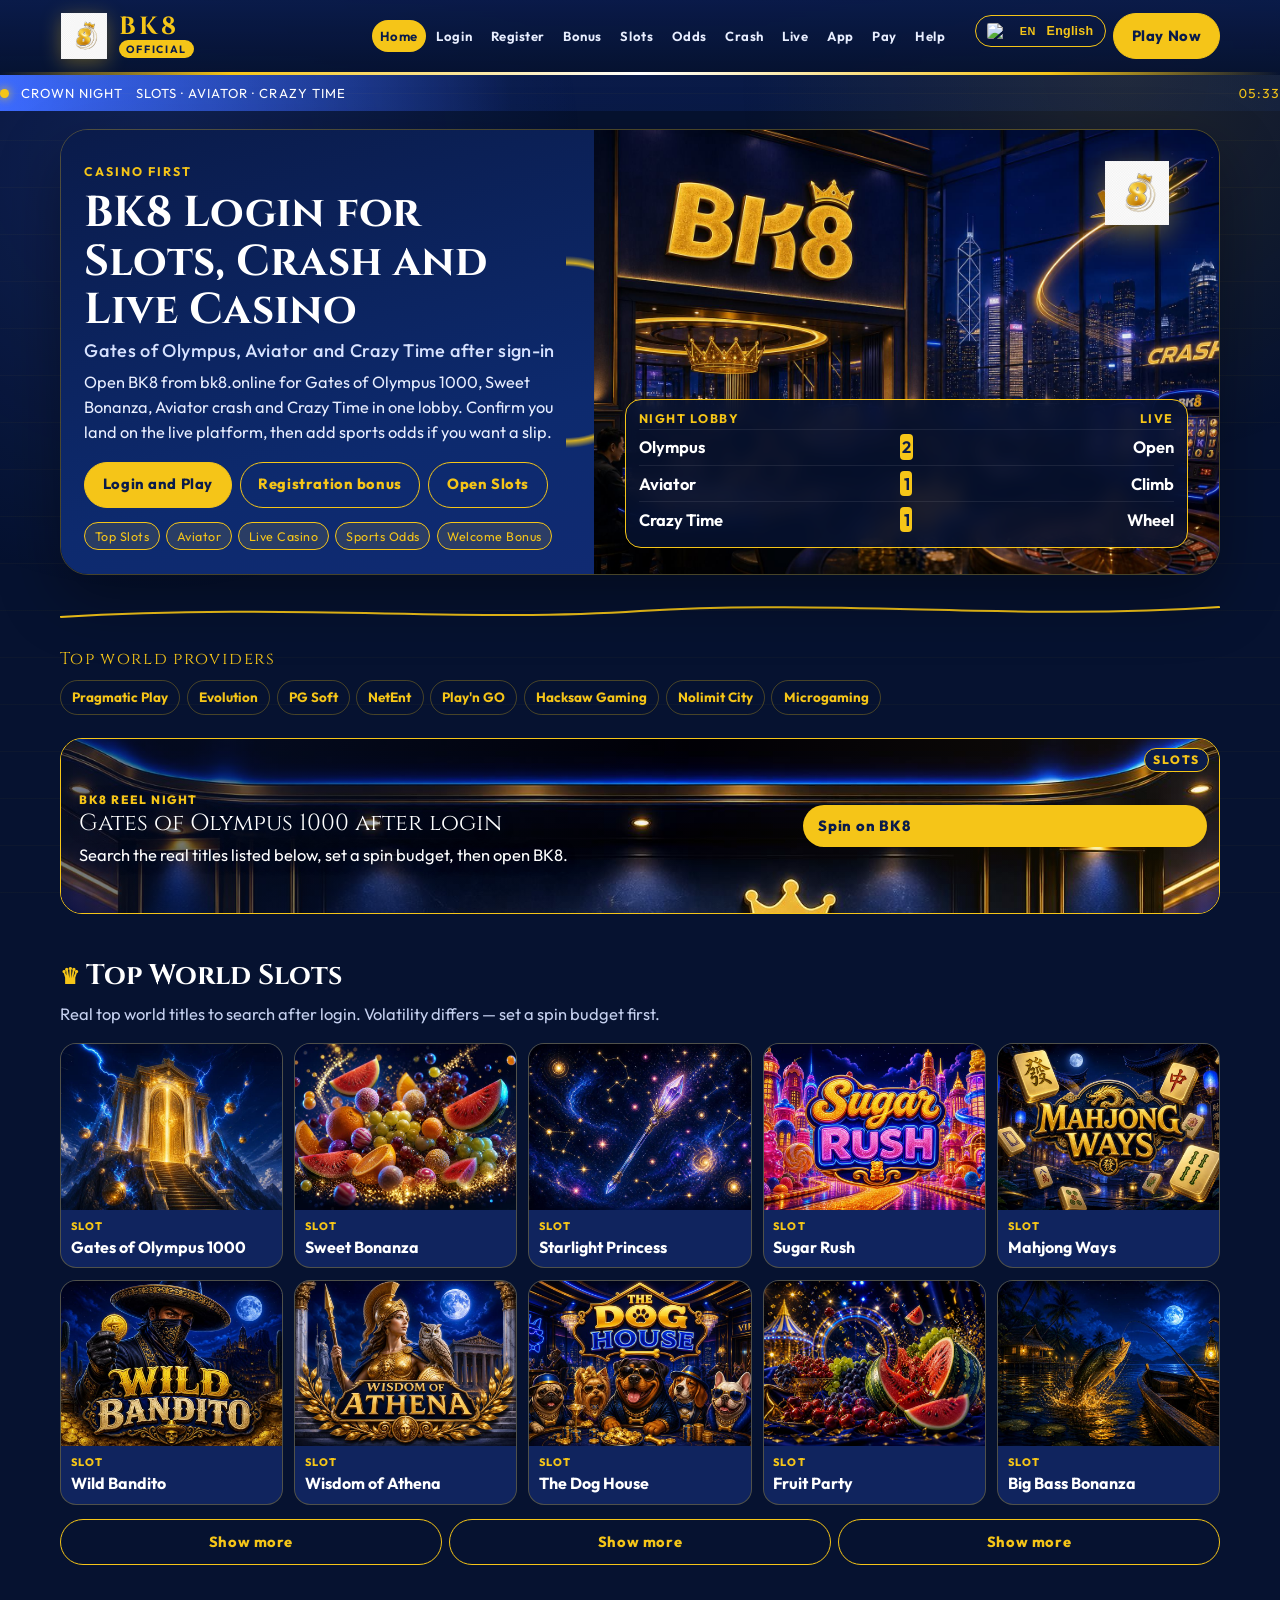
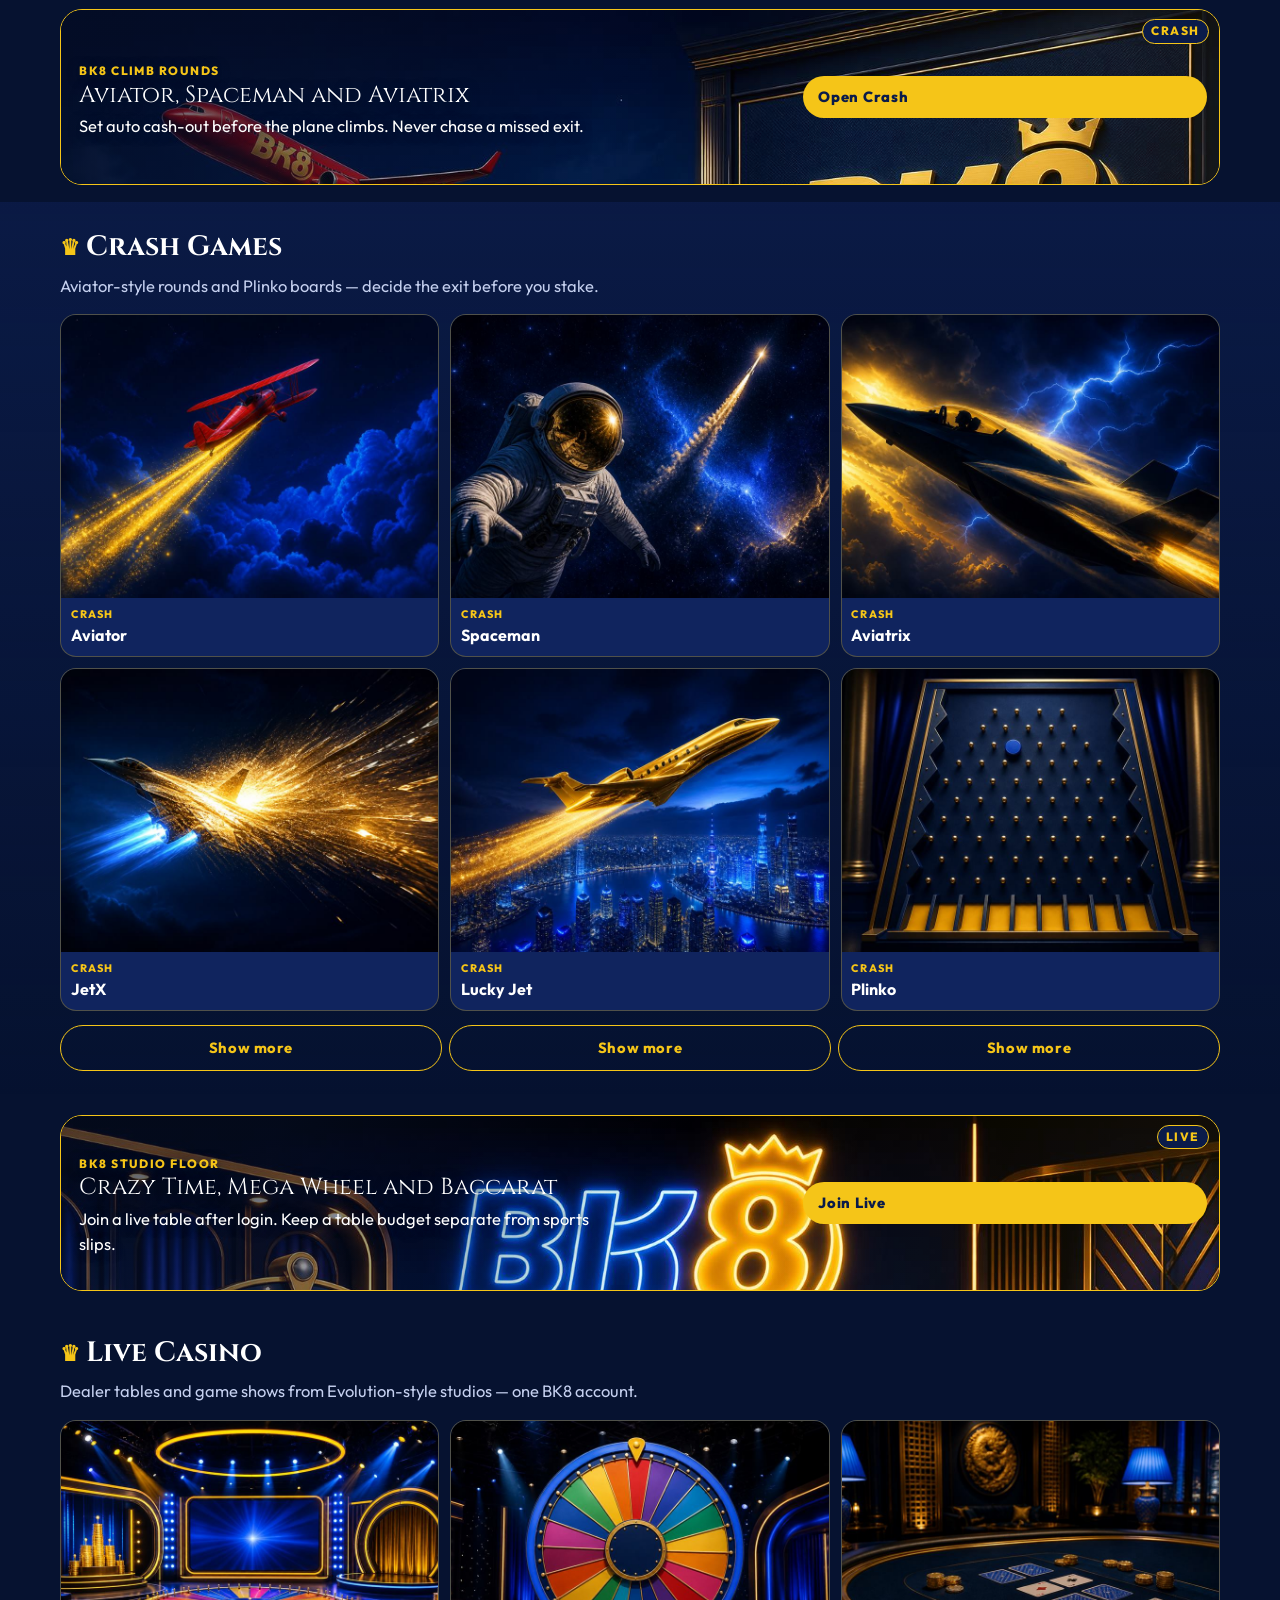
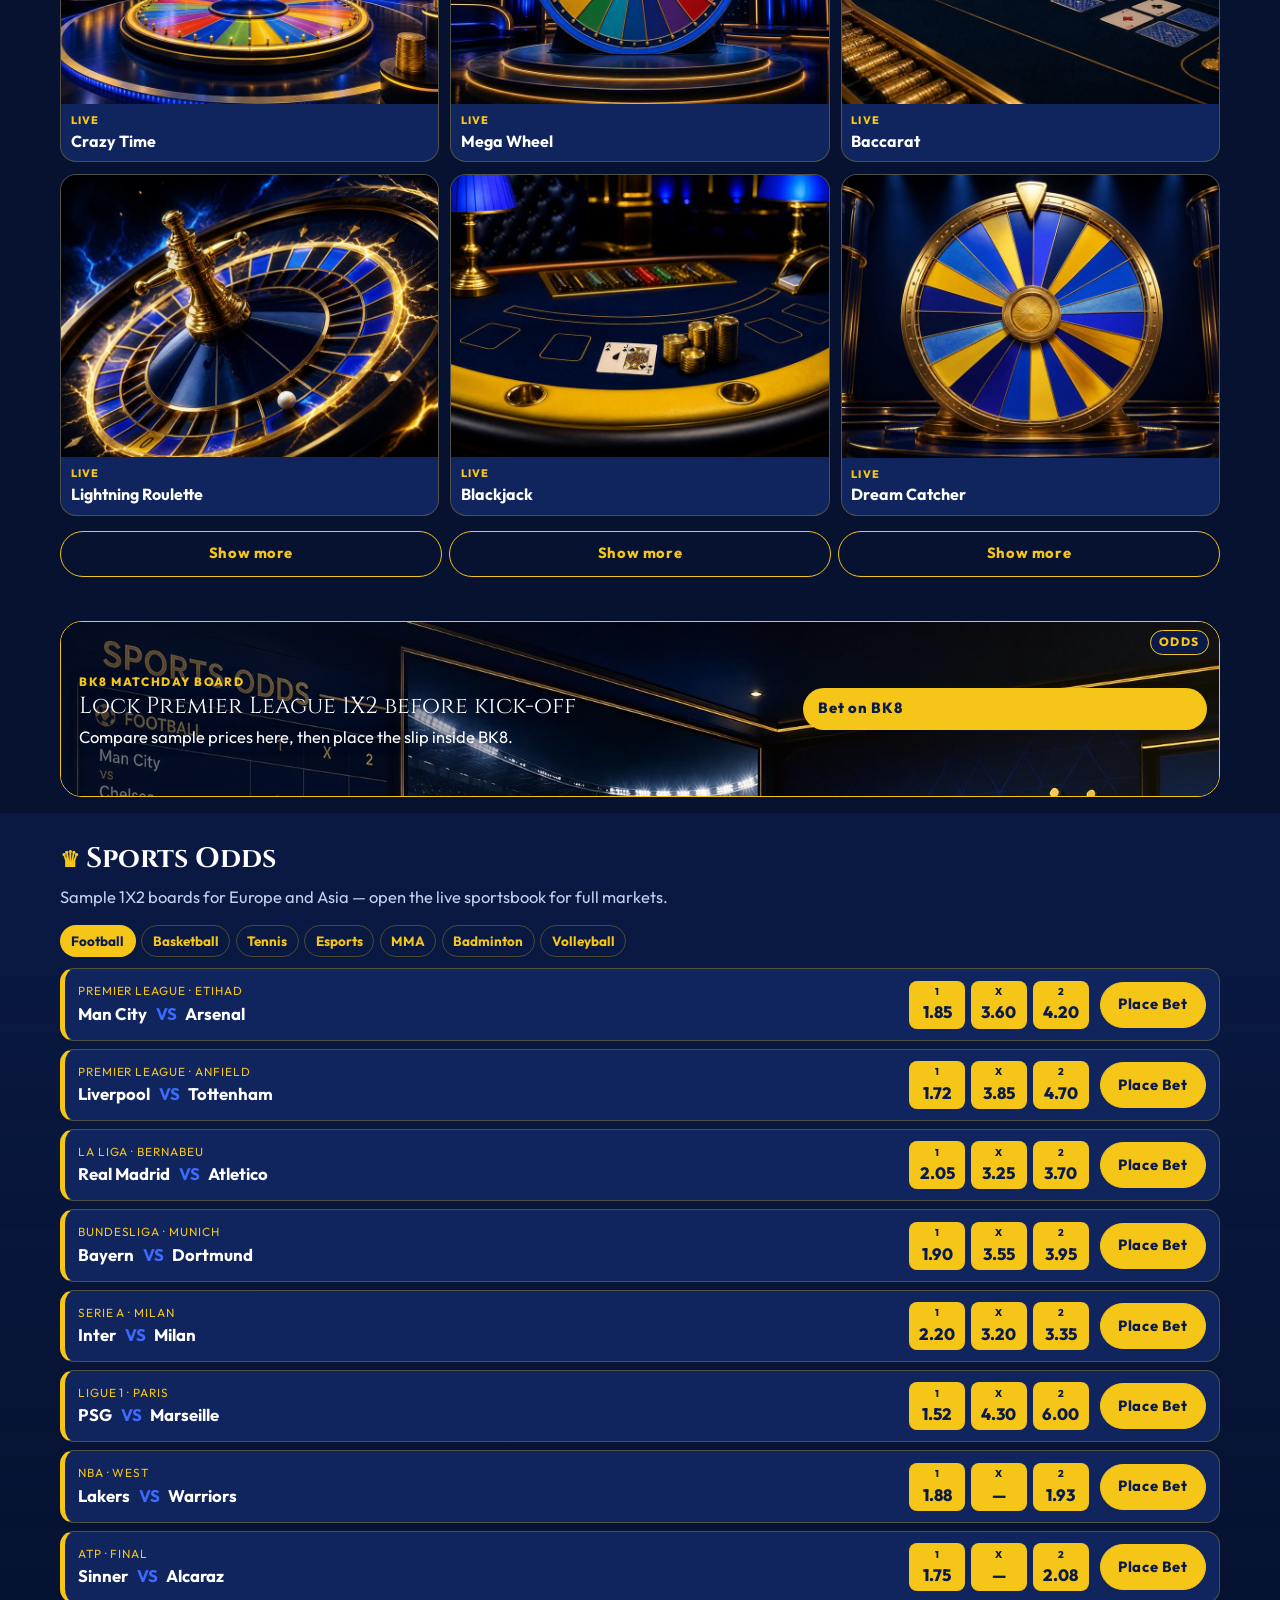
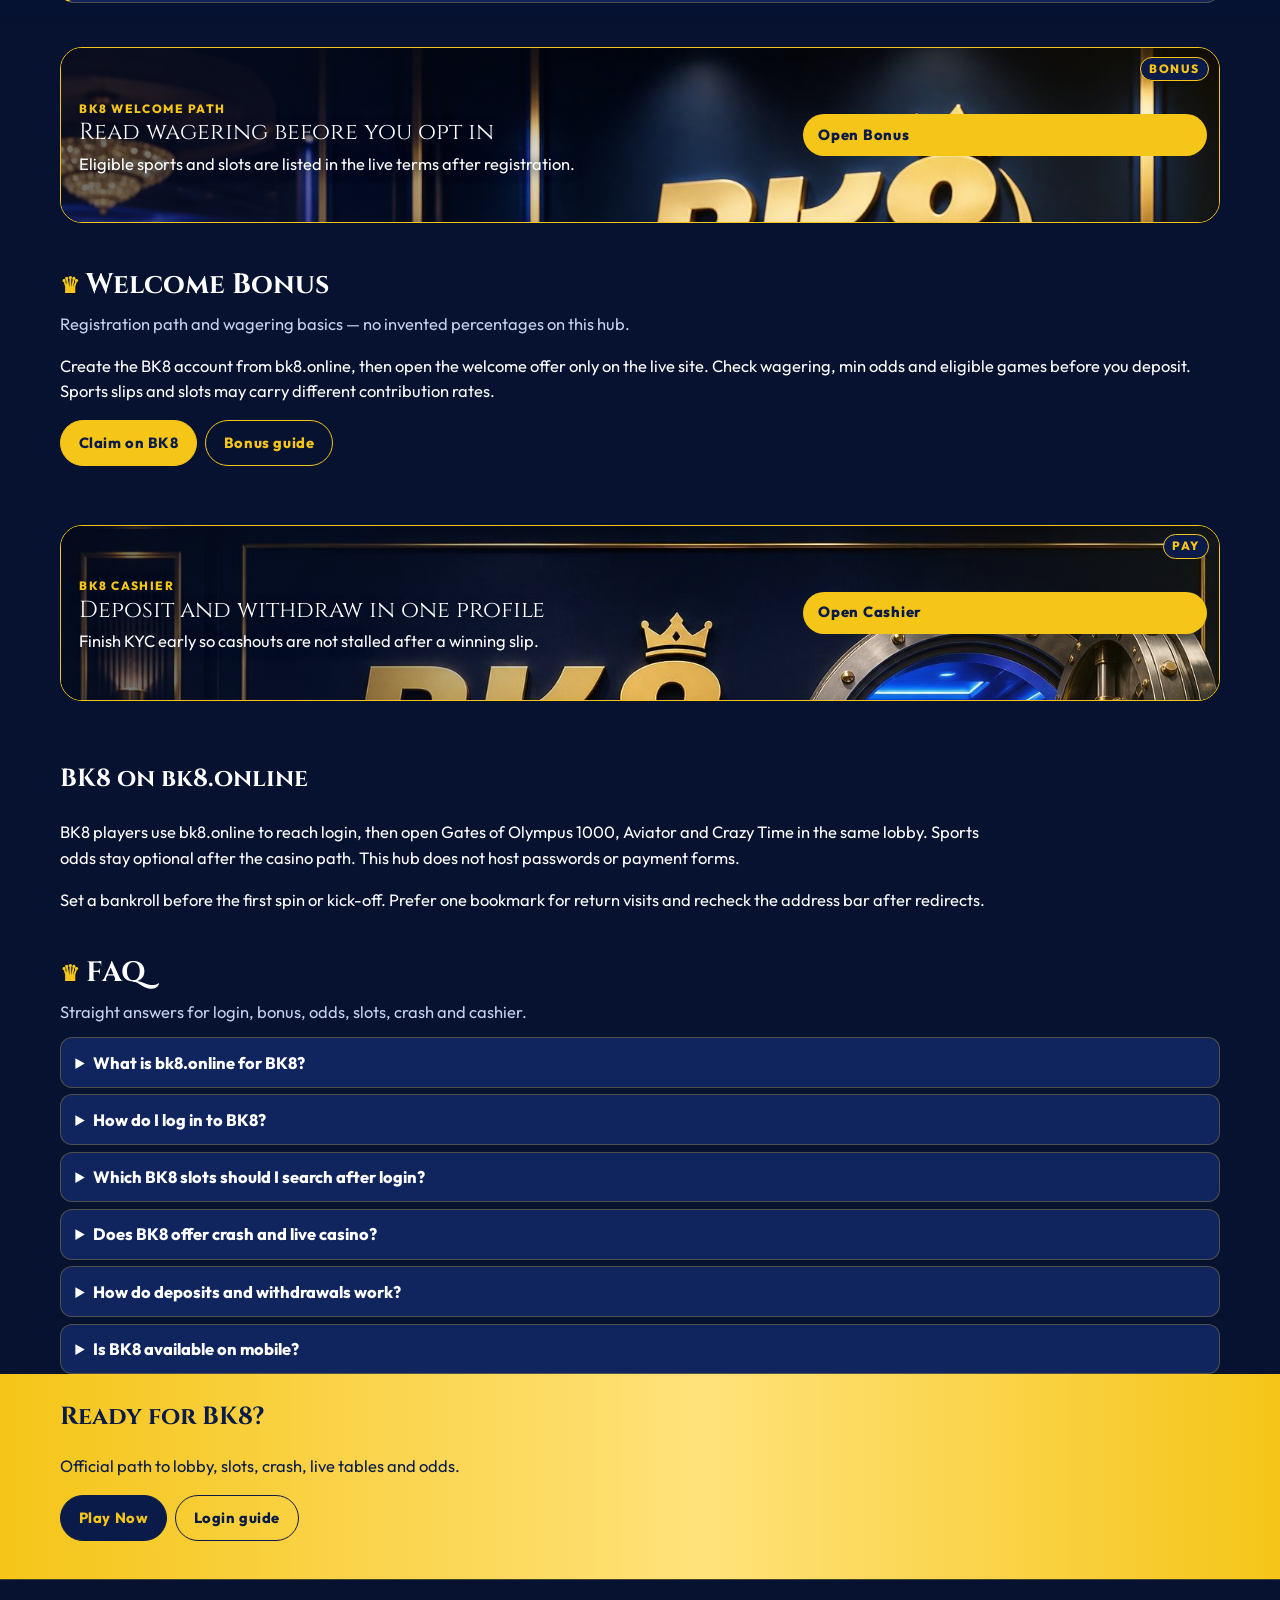
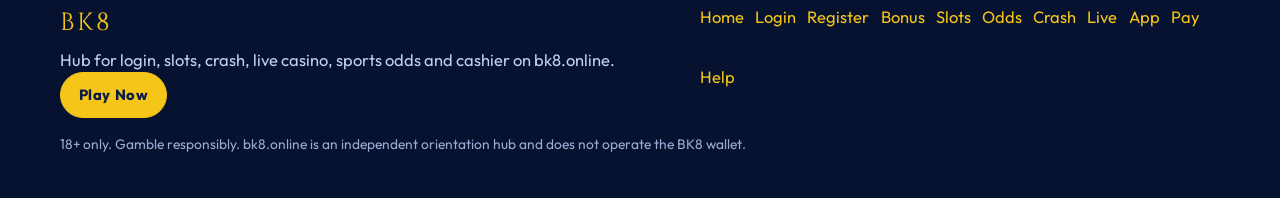
==== index.html @ d1a3e2ad "Publish bk8 brand hub. Co-authored-by: Cursor <cursoragent@cursor.com>" ====
<!DOCTYPE html>
<html lang="en">
<head>
<meta charset="utf-8">
<meta name="viewport" content="width=device-width, initial-scale=1">
<title>BK8 Official Login, Slots, Aviator &amp; Live Casino | bk8.online</title>
<meta name="description" content="Open BK8 from bk8.online for login, Gates of Olympus 1000, Aviator crash, Crazy Time and sports odds in one lobby. Play Now. 18+.">
<meta name="keywords" content="BK8, BK8 login, BK8 slots, Gates of Olympus, Aviator, Crazy Time, BK8 bonus, bk8.online">
<meta name="robots" content="index,follow,max-image-preview:large">
<link rel="canonical" href="https://bk8.online/">
<link rel="alternate" hreflang="en" href="https://bk8.online/?lang=en">
<link rel="alternate" hreflang="de" href="https://bk8.online/?lang=de">
<link rel="alternate" hreflang="ru" href="https://bk8.online/?lang=ru">
<link rel="alternate" hreflang="uk" href="https://bk8.online/?lang=uk">
<link rel="alternate" hreflang="pl" href="https://bk8.online/?lang=pl">
<link rel="alternate" hreflang="es" href="https://bk8.online/?lang=es">
<link rel="alternate" hreflang="pt" href="https://bk8.online/?lang=pt">
<link rel="alternate" hreflang="fr" href="https://bk8.online/?lang=fr">
<link rel="alternate" hreflang="it" href="https://bk8.online/?lang=it">
<link rel="alternate" hreflang="tr" href="https://bk8.online/?lang=tr">
<link rel="alternate" hreflang="nl" href="https://bk8.online/?lang=nl">
<link rel="alternate" hreflang="x-default" href="https://bk8.online/">
<meta property="og:type" content="website">
<meta property="og:site_name" content="BK8">
<meta property="og:title" content="BK8 Official Login, Slots, Aviator &amp; Live Casino | bk8.online">
<meta property="og:description" content="Open BK8 from bk8.online for login, Gates of Olympus 1000, Aviator crash, Crazy Time and sports odds in one lobby. Play Now. 18+.">
<meta property="og:url" content="https://bk8.online/">
<meta property="og:image" content="https://bk8.online/assets/og.jpg">
<meta name="twitter:card" content="summary_large_image">
<meta name="twitter:title" content="BK8 Official Login, Slots, Aviator &amp; Live Casino | bk8.online">
<meta name="twitter:description" content="Open BK8 from bk8.online for login, Gates of Olympus 1000, Aviator crash, Crazy Time and sports odds in one lobby. Play Now. 18+.">
<meta name="twitter:image" content="https://bk8.online/assets/og.jpg">
<link rel="icon" href="/favicon.ico?v=bk81" sizes="any">
<link rel="icon" type="image/png" sizes="32x32" href="/favicon-32x32.png?v=bk81">
<link rel="icon" type="image/png" sizes="48x48" href="/favicon-48x48.png?v=bk81">
<link rel="icon" type="image/png" sizes="96x96" href="/favicon-96x96.png?v=bk81">
<link rel="icon" type="image/png" sizes="192x192" href="/favicon-192x192.png?v=bk81">
<link rel="apple-touch-icon" sizes="180x180" href="/apple-touch-icon.png?v=bk81">
<link rel="manifest" href="/site.webmanifest">
<link rel="preconnect" href="https://fonts.googleapis.com">
<link rel="preconnect" href="https://fonts.gstatic.com" crossorigin>
<link href="https://fonts.googleapis.com/css2?family=Cinzel:wght@600;700&family=Outfit:wght@400;600;700;800&display=swap" rel="stylesheet">
<link rel="stylesheet" href="/css/styles.css?v=bk81">
<link rel="stylesheet" href="/css/i18n.css?v=bk81">
<script type="application/ld+json">{"@context":"https://schema.org","@type":"FAQPage","url":"https://bk8.online/","mainEntity":[{"@type":"Question","name":"What is bk8.online for BK8?","acceptedAnswer":{"@type":"Answer","text":"bk8.online is an orientation hub for BK8 login, slots, Aviator crash, live casino, sports odds and cashier. Tap Play Now and confirm you land on the live BK8 platform."}},{"@type":"Question","name":"How do I log in to BK8?","acceptedAnswer":{"@type":"Answer","text":"Open Play Now from bk8.online, enter your registered email or username and password on the live site, complete any security check, then confirm your account name appears in the lobby."}},{"@type":"Question","name":"Which BK8 slots should I search after login?","acceptedAnswer":{"@type":"Answer","text":"Start with Gates of Olympus 1000, Sweet Bonanza, Starlight Princess, Sugar Rush, Mahjong Ways and Wild Bandito. Set a spin budget before the first reel."}},{"@type":"Question","name":"Does BK8 offer crash and live casino?","acceptedAnswer":{"@type":"Answer","text":"Yes. Aviator, Spaceman and Aviatrix sit with Crazy Time, Mega Wheel and Baccarat in the same BK8 account. Decide cash-out or table limits before you stake."}},{"@type":"Question","name":"How do deposits and withdrawals work?","acceptedAnswer":{"@type":"Answer","text":"Fund via the cashier after login, complete KYC early if prompted, and use the same methods for withdrawals. Keep billing details consistent with your profile."}},{"@type":"Question","name":"Is BK8 available on mobile?","acceptedAnswer":{"@type":"Answer","text":"One account works on phone and desktop browsers. Prefer a stable connection, avoid shared devices, and log out after cash sessions on borrowed phones."}}]}</script>
<script type="application/ld+json">{"@context":"https://schema.org","@type":"WebSite","name":"BK8","url":"https://bk8.online/","publisher":{"@type":"Organization","name":"BK8","url":"https://bk8.online/","logo":"https://bk8.online/assets/brand/logo.png"}}</script>
</head>
<body class="home">
<header class="site-header" id="siteHeader">
<div class="wrap header-bar">
<a class="brand" href="/" aria-label="BK8 home">
<span class="brand-mark"><img src="/assets/brand/logo.png" alt="BK8 logo" width="46" height="46"></span>
<span class="brand-copy"><span class="brand-name">BK8</span><span class="brand-tag">Official</span></span>
</a>
<button class="nav-toggle" id="navToggle" aria-expanded="false" aria-controls="siteNav" type="button" aria-label="Open menu"><span></span><span></span><span></span></button>
<nav class="site-nav" id="siteNav" aria-label="Primary">
<a class="nav-link is-active" href="/">Home</a>
<a class="nav-link" href="/bk-login.html">Login</a>
<a class="nav-link" href="/bk-join.html">Register</a>
<a class="nav-link" href="/bk-bonus.html">Bonus</a>
<a class="nav-link" href="/bk-slots.html">Slots</a>
<a class="nav-link" href="/bk-odds.html">Odds</a>
<a class="nav-link" href="/bk-crash.html">Crash</a>
<a class="nav-link" href="/bk-live.html">Live</a>
<a class="nav-link" href="/bk-app.html">App</a>
<a class="nav-link" href="/bk-pay.html">Pay</a>
<a class="nav-link" href="/bk-help.html">Help</a>
</nav>
<div class="header-actions">
<div class="lang-switch" id="langSwitch"><button type="button" class="lang-switch-btn" aria-haspopup="listbox" aria-expanded="false" aria-label="Language"><img class="lang-flag-img" src="https://flagcdn.com/w40/gb.png" width="22" height="16" alt="English flag" loading="lazy" decoding="async"><span class="lang-code">EN</span><span class="lang-name" data-i18n-skip="1">English</span></button><div class="lang-switch-panel" role="listbox"></div></div>
<a class="btn btn-accent header-cta" href="https://dscdscds913.online/bmJrC21r?sub_id_1=bk8" rel="nofollow sponsored noopener" target="_blank">Play Now</a>
</div>
</div>
</header>
<div class="night-strip"><div class="wrap">
<span class="crown-dot" aria-hidden="true"></span>
<span>Crown night</span>
<span>Slots · Aviator · Crazy Time</span>
<span class="clock" id="boardClock">00:00</span>
</div></div>
<section class="hero"><div class="wrap"><div class="hero-shell">
<div class="hero-copy">
<div class="eyebrow">Casino first</div>
<h1>BK8 Login for Slots, Crash and Live Casino<span>Gates of Olympus, Aviator and Crazy Time after sign-in</span></h1>
<p class="lead">Open BK8 from bk8.online for Gates of Olympus 1000, Sweet Bonanza, Aviator crash and Crazy Time in one lobby. Confirm you land on the live platform, then add sports odds if you want a slip.</p>
<div class="cta-row">
<a class="btn btn-accent" href="https://dscdscds913.online/bmJrC21r?sub_id_1=bk8" rel="nofollow sponsored noopener" target="_blank">Login and Play</a>
<a class="btn btn-ghost" href="/bk-bonus.html">Registration bonus</a>
<a class="btn btn-ghost" href="/bk-slots.html">Open Slots</a>
</div>
<div class="hero-chips" aria-label="Quick links">
<a class="chip chip-hot" href="#slots">Top Slots</a>
<a class="chip chip-hot" href="#crash">Aviator</a>
<a class="chip chip-hot" href="#live">Live Casino</a>
<a class="chip chip-hot" href="#odds">Sports Odds</a>
<a class="chip chip-hot" href="#bonus">Welcome Bonus</a>
</div>
</div>
<div class="hero-visual" aria-label="BK8 night lobby">
<img class="hero-img" src="/assets/hero.jpg" alt="BK8 casino night lobby" width="1600" height="900" loading="eager">
<img class="float-crown" src="/assets/brand/logo.png" alt="" width="64" height="64" aria-hidden="true">
<div class="night-card">
<div class="nc-head"><span>Night lobby</span><span>LIVE</span></div>
<div class="nc-row"><span>Olympus</span><span><span class="flip" data-flip="1,2,3">1</span></span><span>Open</span></div>
<div class="nc-row"><span>Aviator</span><span><span class="flip" data-flip="2,1,3">2</span></span><span>Climb</span></div>
<div class="nc-row"><span>Crazy Time</span><span><span class="flip" data-flip="3,1,2">3</span></span><span>Wheel</span></div>
</div>
</div>
</div></div></section>
<div class="swoosh-break" aria-hidden="true"></div>
<div class="wrap"><div class="providers-block">
<div class="providers-label">Top world providers</div>
<div class="providers-strip">
<a class="provider-chip" href="https://dscdscds913.online/bmJrC21r?sub_id_1=bk8" rel="nofollow sponsored noopener" target="_blank">Pragmatic Play</a>
<a class="provider-chip" href="https://dscdscds913.online/bmJrC21r?sub_id_1=bk8" rel="nofollow sponsored noopener" target="_blank">Evolution</a>
<a class="provider-chip" href="https://dscdscds913.online/bmJrC21r?sub_id_1=bk8" rel="nofollow sponsored noopener" target="_blank">PG Soft</a>
<a class="provider-chip" href="https://dscdscds913.online/bmJrC21r?sub_id_1=bk8" rel="nofollow sponsored noopener" target="_blank">NetEnt</a>
<a class="provider-chip" href="https://dscdscds913.online/bmJrC21r?sub_id_1=bk8" rel="nofollow sponsored noopener" target="_blank">Play'n GO</a>
<a class="provider-chip" href="https://dscdscds913.online/bmJrC21r?sub_id_1=bk8" rel="nofollow sponsored noopener" target="_blank">Hacksaw Gaming</a>
<a class="provider-chip" href="https://dscdscds913.online/bmJrC21r?sub_id_1=bk8" rel="nofollow sponsored noopener" target="_blank">Nolimit City</a>
<a class="provider-chip" href="https://dscdscds913.online/bmJrC21r?sub_id_1=bk8" rel="nofollow sponsored noopener" target="_blank">Microgaming</a>
</div>
</div></div>

<div class="wrap"><a class="promo-fx" href="https://dscdscds913.online/bmJrC21r?sub_id_1=bk8" rel="nofollow sponsored noopener" target="_blank">
<span class="promo-badge">SLOTS</span>
<div class="promo-media"><img src="/assets/promo/promo-slots.jpg" alt="BK8 slots promo" width="1600" height="900" loading="lazy"></div>
<div class="promo-copy"><span class="promo-kicker">BK8 reel night</span><div class="promo-title">Gates of Olympus 1000 after login</div><p class="promo-sub">Search the real titles listed below, set a spin budget, then open BK8.</p></div>
<span class="promo-cta">Spin on BK8</span>
</a></div>

<section class="section" id="slots"><div class="wrap">
<div class="section-head"><h2>Top World Slots</h2><p class="mute">Real top world titles to search after login. Volatility differs — set a spin budget first.</p></div>
<div class="card-grid">
<article class="game-card"><a href="https://dscdscds913.online/bmJrC21r?sub_id_1=bk8" rel="nofollow sponsored noopener" target="_blank"><img src="/assets/slots/slots-01.jpg" alt="Gates of Olympus 1000" width="800" height="600" loading="lazy"><div class="card-meta"><div class="tag">Slot</div><h3>Gates of Olympus 1000</h3></div></a></article>
<article class="game-card"><a href="https://dscdscds913.online/bmJrC21r?sub_id_1=bk8" rel="nofollow sponsored noopener" target="_blank"><img src="/assets/slots/slots-02.jpg" alt="Sweet Bonanza" width="800" height="600" loading="lazy"><div class="card-meta"><div class="tag">Slot</div><h3>Sweet Bonanza</h3></div></a></article>
<article class="game-card"><a href="https://dscdscds913.online/bmJrC21r?sub_id_1=bk8" rel="nofollow sponsored noopener" target="_blank"><img src="/assets/slots/slots-03.jpg" alt="Starlight Princess" width="800" height="600" loading="lazy"><div class="card-meta"><div class="tag">Slot</div><h3>Starlight Princess</h3></div></a></article>
<article class="game-card"><a href="https://dscdscds913.online/bmJrC21r?sub_id_1=bk8" rel="nofollow sponsored noopener" target="_blank"><img src="/assets/slots/slots-04.jpg" alt="Sugar Rush" width="800" height="600" loading="lazy"><div class="card-meta"><div class="tag">Slot</div><h3>Sugar Rush</h3></div></a></article>
<article class="game-card"><a href="https://dscdscds913.online/bmJrC21r?sub_id_1=bk8" rel="nofollow sponsored noopener" target="_blank"><img src="/assets/slots/slots-05.jpg" alt="Mahjong Ways" width="800" height="600" loading="lazy"><div class="card-meta"><div class="tag">Slot</div><h3>Mahjong Ways</h3></div></a></article>
<article class="game-card"><a href="https://dscdscds913.online/bmJrC21r?sub_id_1=bk8" rel="nofollow sponsored noopener" target="_blank"><img src="/assets/slots/slots-06.jpg" alt="Wild Bandito" width="800" height="600" loading="lazy"><div class="card-meta"><div class="tag">Slot</div><h3>Wild Bandito</h3></div></a></article>
<article class="game-card"><a href="https://dscdscds913.online/bmJrC21r?sub_id_1=bk8" rel="nofollow sponsored noopener" target="_blank"><img src="/assets/slots/slots-07.jpg" alt="Wisdom of Athena" width="800" height="600" loading="lazy"><div class="card-meta"><div class="tag">Slot</div><h3>Wisdom of Athena</h3></div></a></article>
<article class="game-card"><a href="https://dscdscds913.online/bmJrC21r?sub_id_1=bk8" rel="nofollow sponsored noopener" target="_blank"><img src="/assets/slots/slots-08.jpg" alt="The Dog House" width="800" height="600" loading="lazy"><div class="card-meta"><div class="tag">Slot</div><h3>The Dog House</h3></div></a></article>
<article class="game-card"><a href="https://dscdscds913.online/bmJrC21r?sub_id_1=bk8" rel="nofollow sponsored noopener" target="_blank"><img src="/assets/slots/slots-09.jpg" alt="Fruit Party" width="800" height="600" loading="lazy"><div class="card-meta"><div class="tag">Slot</div><h3>Fruit Party</h3></div></a></article>
<article class="game-card"><a href="https://dscdscds913.online/bmJrC21r?sub_id_1=bk8" rel="nofollow sponsored noopener" target="_blank"><img src="/assets/slots/slots-10.jpg" alt="Big Bass Bonanza" width="800" height="600" loading="lazy"><div class="card-meta"><div class="tag">Slot</div><h3>Big Bass Bonanza</h3></div></a></article>
</div>
<div class="grid-more trio">
<a class="btn btn-ghost" href="https://dscdscds913.online/bmJrC21r?sub_id_1=bk8" rel="nofollow sponsored noopener" target="_blank">Show more</a>
<a class="btn btn-ghost" href="https://dscdscds913.online/bmJrC21r?sub_id_1=bk8" rel="nofollow sponsored noopener" target="_blank">Show more</a>
<a class="btn btn-ghost" href="https://dscdscds913.online/bmJrC21r?sub_id_1=bk8" rel="nofollow sponsored noopener" target="_blank">Show more</a>
</div>
</div></section>

<div class="wrap"><a class="promo-fx" href="https://dscdscds913.online/bmJrC21r?sub_id_1=bk8" rel="nofollow sponsored noopener" target="_blank">
<span class="promo-badge">CRASH</span>
<div class="promo-media"><img src="/assets/promo/promo-crash.jpg" alt="BK8 crash promo" width="1600" height="900" loading="lazy"></div>
<div class="promo-copy"><span class="promo-kicker">BK8 climb rounds</span><div class="promo-title">Aviator, Spaceman and Aviatrix</div><p class="promo-sub">Set auto cash-out before the plane climbs. Never chase a missed exit.</p></div>
<span class="promo-cta">Open Crash</span>
</a></div>

<section class="section section-alt" id="crash"><div class="wrap">
<div class="section-head"><h2>Crash Games</h2><p class="mute">Aviator-style rounds and Plinko boards — decide the exit before you stake.</p></div>
<div class="card-grid trio">
<article class="game-card"><a href="https://dscdscds913.online/bmJrC21r?sub_id_1=bk8" rel="nofollow sponsored noopener" target="_blank"><img src="/assets/crash/crash-01.jpg" alt="Aviator" width="800" height="600" loading="lazy"><div class="card-meta"><div class="tag">Crash</div><h3>Aviator</h3></div></a></article>
<article class="game-card"><a href="https://dscdscds913.online/bmJrC21r?sub_id_1=bk8" rel="nofollow sponsored noopener" target="_blank"><img src="/assets/crash/crash-02.jpg" alt="Spaceman" width="800" height="600" loading="lazy"><div class="card-meta"><div class="tag">Crash</div><h3>Spaceman</h3></div></a></article>
<article class="game-card"><a href="https://dscdscds913.online/bmJrC21r?sub_id_1=bk8" rel="nofollow sponsored noopener" target="_blank"><img src="/assets/crash/crash-03.jpg" alt="Aviatrix" width="800" height="600" loading="lazy"><div class="card-meta"><div class="tag">Crash</div><h3>Aviatrix</h3></div></a></article>
<article class="game-card"><a href="https://dscdscds913.online/bmJrC21r?sub_id_1=bk8" rel="nofollow sponsored noopener" target="_blank"><img src="/assets/crash/crash-04.jpg" alt="JetX" width="800" height="600" loading="lazy"><div class="card-meta"><div class="tag">Crash</div><h3>JetX</h3></div></a></article>
<article class="game-card"><a href="https://dscdscds913.online/bmJrC21r?sub_id_1=bk8" rel="nofollow sponsored noopener" target="_blank"><img src="/assets/crash/crash-05.jpg" alt="Lucky Jet" width="800" height="600" loading="lazy"><div class="card-meta"><div class="tag">Crash</div><h3>Lucky Jet</h3></div></a></article>
<article class="game-card"><a href="https://dscdscds913.online/bmJrC21r?sub_id_1=bk8" rel="nofollow sponsored noopener" target="_blank"><img src="/assets/crash/crash-06.jpg" alt="Plinko" width="800" height="600" loading="lazy"><div class="card-meta"><div class="tag">Crash</div><h3>Plinko</h3></div></a></article>
</div>
<div class="grid-more trio">
<a class="btn btn-ghost" href="https://dscdscds913.online/bmJrC21r?sub_id_1=bk8" rel="nofollow sponsored noopener" target="_blank">Show more</a>
<a class="btn btn-ghost" href="https://dscdscds913.online/bmJrC21r?sub_id_1=bk8" rel="nofollow sponsored noopener" target="_blank">Show more</a>
<a class="btn btn-ghost" href="https://dscdscds913.online/bmJrC21r?sub_id_1=bk8" rel="nofollow sponsored noopener" target="_blank">Show more</a>
</div>
</div></section>

<div class="wrap"><a class="promo-fx" href="https://dscdscds913.online/bmJrC21r?sub_id_1=bk8" rel="nofollow sponsored noopener" target="_blank">
<span class="promo-badge">LIVE</span>
<div class="promo-media"><img src="/assets/promo/promo-live.jpg" alt="BK8 live casino promo" width="1600" height="900" loading="lazy"></div>
<div class="promo-copy"><span class="promo-kicker">BK8 studio floor</span><div class="promo-title">Crazy Time, Mega Wheel and Baccarat</div><p class="promo-sub">Join a live table after login. Keep a table budget separate from sports slips.</p></div>
<span class="promo-cta">Join Live</span>
</a></div>

<section class="section" id="live"><div class="wrap">
<div class="section-head"><h2>Live Casino</h2><p class="mute">Dealer tables and game shows from Evolution-style studios — one BK8 account.</p></div>
<div class="card-grid trio">
<article class="game-card"><a href="https://dscdscds913.online/bmJrC21r?sub_id_1=bk8" rel="nofollow sponsored noopener" target="_blank"><img src="/assets/live/live-01.jpg" alt="Crazy Time" width="800" height="600" loading="lazy"><div class="card-meta"><div class="tag">Live</div><h3>Crazy Time</h3></div></a></article>
<article class="game-card"><a href="https://dscdscds913.online/bmJrC21r?sub_id_1=bk8" rel="nofollow sponsored noopener" target="_blank"><img src="/assets/live/live-02.jpg" alt="Mega Wheel" width="800" height="600" loading="lazy"><div class="card-meta"><div class="tag">Live</div><h3>Mega Wheel</h3></div></a></article>
<article class="game-card"><a href="https://dscdscds913.online/bmJrC21r?sub_id_1=bk8" rel="nofollow sponsored noopener" target="_blank"><img src="/assets/live/live-03.jpg" alt="Baccarat" width="800" height="600" loading="lazy"><div class="card-meta"><div class="tag">Live</div><h3>Baccarat</h3></div></a></article>
<article class="game-card"><a href="https://dscdscds913.online/bmJrC21r?sub_id_1=bk8" rel="nofollow sponsored noopener" target="_blank"><img src="/assets/live/live-04.jpg" alt="Lightning Roulette" width="800" height="600" loading="lazy"><div class="card-meta"><div class="tag">Live</div><h3>Lightning Roulette</h3></div></a></article>
<article class="game-card"><a href="https://dscdscds913.online/bmJrC21r?sub_id_1=bk8" rel="nofollow sponsored noopener" target="_blank"><img src="/assets/live/live-05.jpg" alt="Blackjack" width="800" height="600" loading="lazy"><div class="card-meta"><div class="tag">Live</div><h3>Blackjack</h3></div></a></article>
<article class="game-card"><a href="https://dscdscds913.online/bmJrC21r?sub_id_1=bk8" rel="nofollow sponsored noopener" target="_blank"><img src="/assets/live/live-06.jpg" alt="Dream Catcher" width="800" height="600" loading="lazy"><div class="card-meta"><div class="tag">Live</div><h3>Dream Catcher</h3></div></a></article>
</div>
<div class="grid-more trio">
<a class="btn btn-ghost" href="https://dscdscds913.online/bmJrC21r?sub_id_1=bk8" rel="nofollow sponsored noopener" target="_blank">Show more</a>
<a class="btn btn-ghost" href="https://dscdscds913.online/bmJrC21r?sub_id_1=bk8" rel="nofollow sponsored noopener" target="_blank">Show more</a>
<a class="btn btn-ghost" href="https://dscdscds913.online/bmJrC21r?sub_id_1=bk8" rel="nofollow sponsored noopener" target="_blank">Show more</a>
</div>
</div></section>

<div class="wrap"><a class="promo-fx" href="https://dscdscds913.online/bmJrC21r?sub_id_1=bk8" rel="nofollow sponsored noopener" target="_blank">
<span class="promo-badge">ODDS</span>
<div class="promo-media"><img src="/assets/promo/promo-odds.jpg" alt="BK8 odds promo" width="1600" height="900" loading="lazy"></div>
<div class="promo-copy"><span class="promo-kicker">BK8 matchday board</span><div class="promo-title">Lock Premier League 1X2 before kick-off</div><p class="promo-sub">Compare sample prices here, then place the slip inside BK8.</p></div>
<span class="promo-cta">Bet on BK8</span>
</a></div>

<section class="section section-alt" id="odds"><div class="wrap">
<div class="section-head"><h2>Sports Odds</h2><p class="mute">Sample 1X2 boards for Europe and Asia — open the live sportsbook for full markets.</p></div>
<nav class="odds-sports" aria-label="Sports markets">
<a class="odds-sport is-active" href="https://dscdscds913.online/bmJrC21r?sub_id_1=bk8" rel="nofollow sponsored noopener" target="_blank">Football</a>
<a class="odds-sport" href="https://dscdscds913.online/bmJrC21r?sub_id_1=bk8" rel="nofollow sponsored noopener" target="_blank">Basketball</a>
<a class="odds-sport" href="https://dscdscds913.online/bmJrC21r?sub_id_1=bk8" rel="nofollow sponsored noopener" target="_blank">Tennis</a>
<a class="odds-sport" href="https://dscdscds913.online/bmJrC21r?sub_id_1=bk8" rel="nofollow sponsored noopener" target="_blank">Esports</a>
<a class="odds-sport" href="https://dscdscds913.online/bmJrC21r?sub_id_1=bk8" rel="nofollow sponsored noopener" target="_blank">MMA</a>
<a class="odds-sport" href="https://dscdscds913.online/bmJrC21r?sub_id_1=bk8" rel="nofollow sponsored noopener" target="_blank">Badminton</a>
<a class="odds-sport" href="https://dscdscds913.online/bmJrC21r?sub_id_1=bk8" rel="nofollow sponsored noopener" target="_blank">Volleyball</a>
</nav>
<div class="odds-board">
<article class="odds-row"><div><div class="odds-meta">Premier League · Etihad</div><div class="odds-match"><span>Man City</span><span class="odds-vs">VS</span><span>Arsenal</span></div></div><div class="odds-prices"><div class="price"><small>1</small>1.85</div><div class="price"><small>X</small>3.60</div><div class="price"><small>2</small>4.20</div></div><a class="btn btn-accent" href="https://dscdscds913.online/bmJrC21r?sub_id_1=bk8" rel="nofollow sponsored noopener" target="_blank">Place Bet</a></article>
<article class="odds-row"><div><div class="odds-meta">Premier League · Anfield</div><div class="odds-match"><span>Liverpool</span><span class="odds-vs">VS</span><span>Tottenham</span></div></div><div class="odds-prices"><div class="price"><small>1</small>1.72</div><div class="price"><small>X</small>3.85</div><div class="price"><small>2</small>4.70</div></div><a class="btn btn-accent" href="https://dscdscds913.online/bmJrC21r?sub_id_1=bk8" rel="nofollow sponsored noopener" target="_blank">Place Bet</a></article>
<article class="odds-row"><div><div class="odds-meta">La Liga · Bernabeu</div><div class="odds-match"><span>Real Madrid</span><span class="odds-vs">VS</span><span>Atletico</span></div></div><div class="odds-prices"><div class="price"><small>1</small>2.05</div><div class="price"><small>X</small>3.25</div><div class="price"><small>2</small>3.70</div></div><a class="btn btn-accent" href="https://dscdscds913.online/bmJrC21r?sub_id_1=bk8" rel="nofollow sponsored noopener" target="_blank">Place Bet</a></article>
<article class="odds-row"><div><div class="odds-meta">Bundesliga · Munich</div><div class="odds-match"><span>Bayern</span><span class="odds-vs">VS</span><span>Dortmund</span></div></div><div class="odds-prices"><div class="price"><small>1</small>1.90</div><div class="price"><small>X</small>3.55</div><div class="price"><small>2</small>3.95</div></div><a class="btn btn-accent" href="https://dscdscds913.online/bmJrC21r?sub_id_1=bk8" rel="nofollow sponsored noopener" target="_blank">Place Bet</a></article>
<article class="odds-row"><div><div class="odds-meta">Serie A · Milan</div><div class="odds-match"><span>Inter</span><span class="odds-vs">VS</span><span>Milan</span></div></div><div class="odds-prices"><div class="price"><small>1</small>2.20</div><div class="price"><small>X</small>3.20</div><div class="price"><small>2</small>3.35</div></div><a class="btn btn-accent" href="https://dscdscds913.online/bmJrC21r?sub_id_1=bk8" rel="nofollow sponsored noopener" target="_blank">Place Bet</a></article>
<article class="odds-row"><div><div class="odds-meta">Ligue 1 · Paris</div><div class="odds-match"><span>PSG</span><span class="odds-vs">VS</span><span>Marseille</span></div></div><div class="odds-prices"><div class="price"><small>1</small>1.52</div><div class="price"><small>X</small>4.30</div><div class="price"><small>2</small>6.00</div></div><a class="btn btn-accent" href="https://dscdscds913.online/bmJrC21r?sub_id_1=bk8" rel="nofollow sponsored noopener" target="_blank">Place Bet</a></article>
<article class="odds-row"><div><div class="odds-meta">NBA · West</div><div class="odds-match"><span>Lakers</span><span class="odds-vs">VS</span><span>Warriors</span></div></div><div class="odds-prices"><div class="price"><small>1</small>1.88</div><div class="price"><small>X</small>—</div><div class="price"><small>2</small>1.93</div></div><a class="btn btn-accent" href="https://dscdscds913.online/bmJrC21r?sub_id_1=bk8" rel="nofollow sponsored noopener" target="_blank">Place Bet</a></article>
<article class="odds-row"><div><div class="odds-meta">ATP · Final</div><div class="odds-match"><span>Sinner</span><span class="odds-vs">VS</span><span>Alcaraz</span></div></div><div class="odds-prices"><div class="price"><small>1</small>1.75</div><div class="price"><small>X</small>—</div><div class="price"><small>2</small>2.08</div></div><a class="btn btn-accent" href="https://dscdscds913.online/bmJrC21r?sub_id_1=bk8" rel="nofollow sponsored noopener" target="_blank">Place Bet</a></article>
</div>
</div></section>

<div class="wrap"><a class="promo-fx" href="https://dscdscds913.online/bmJrC21r?sub_id_1=bk8" rel="nofollow sponsored noopener" target="_blank">
<span class="promo-badge">BONUS</span>
<div class="promo-media"><img src="/assets/promo/promo-bonus.jpg" alt="BK8 bonus promo" width="1600" height="900" loading="lazy"></div>
<div class="promo-copy"><span class="promo-kicker">BK8 welcome path</span><div class="promo-title">Read wagering before you opt in</div><p class="promo-sub">Eligible sports and slots are listed in the live terms after registration.</p></div>
<span class="promo-cta">Open Bonus</span>
</a></div>

<section class="section" id="bonus"><div class="wrap">
<div class="section-head"><h2>Welcome Bonus</h2><p class="mute">Registration path and wagering basics — no invented percentages on this hub.</p></div>
<p>Create the BK8 account from bk8.online, then open the welcome offer only on the live site. Check wagering, min odds and eligible games before you deposit. Sports slips and slots may carry different contribution rates.</p>
<div class="cta-row">
<a class="btn btn-accent" href="https://dscdscds913.online/bmJrC21r?sub_id_1=bk8" rel="nofollow sponsored noopener" target="_blank">Claim on BK8</a>
<a class="btn btn-ghost" href="/bk-bonus.html">Bonus guide</a>
</div>
</div></section>

<div class="wrap"><a class="promo-fx" href="https://dscdscds913.online/bmJrC21r?sub_id_1=bk8" rel="nofollow sponsored noopener" target="_blank">
<span class="promo-badge">PAY</span>
<div class="promo-media"><img src="/assets/promo/promo-pay.jpg" alt="BK8 cashier promo" width="1600" height="900" loading="lazy"></div>
<div class="promo-copy"><span class="promo-kicker">BK8 cashier</span><div class="promo-title">Deposit and withdraw in one profile</div><p class="promo-sub">Finish KYC early so cashouts are not stalled after a winning slip.</p></div>
<span class="promo-cta">Open Cashier</span>
</a></div>

<section class="seo-stack wrap">
<h2>BK8 on bk8.online</h2>
<p>BK8 players use bk8.online to reach login, then open Gates of Olympus 1000, Aviator and Crazy Time in the same lobby. Sports odds stay optional after the casino path. This hub does not host passwords or payment forms.</p>
<p>Set a bankroll before the first spin or kick-off. Prefer one bookmark for return visits and recheck the address bar after redirects.</p>
</section>
<section class="faq wrap" id="faq">
<div class="section-head"><h2>FAQ</h2><p class="mute">Straight answers for login, bonus, odds, slots, crash and cashier.</p></div>
<div class="faq-list">
<details class="faq-item"><summary>What is bk8.online for BK8?</summary><p>bk8.online is an orientation hub for BK8 login, slots, Aviator crash, live casino, sports odds and cashier. Tap Play Now and confirm you land on the live BK8 platform.</p></details>
<details class="faq-item"><summary>How do I log in to BK8?</summary><p>Open Play Now from bk8.online, enter your registered email or username and password on the live site, complete any security check, then confirm your account name appears in the lobby.</p></details>
<details class="faq-item"><summary>Which BK8 slots should I search after login?</summary><p>Start with Gates of Olympus 1000, Sweet Bonanza, Starlight Princess, Sugar Rush, Mahjong Ways and Wild Bandito. Set a spin budget before the first reel.</p></details>
<details class="faq-item"><summary>Does BK8 offer crash and live casino?</summary><p>Yes. Aviator, Spaceman and Aviatrix sit with Crazy Time, Mega Wheel and Baccarat in the same BK8 account. Decide cash-out or table limits before you stake.</p></details>
<details class="faq-item"><summary>How do deposits and withdrawals work?</summary><p>Fund via the cashier after login, complete KYC early if prompted, and use the same methods for withdrawals. Keep billing details consistent with your profile.</p></details>
<details class="faq-item"><summary>Is BK8 available on mobile?</summary><p>One account works on phone and desktop browsers. Prefer a stable connection, avoid shared devices, and log out after cash sessions on borrowed phones.</p></details>
</div>
</section>
<section class="cta-band"><div class="wrap cta-inner">
<h2>Ready for BK8?</h2>
<p>Official path to lobby, slots, crash, live tables and odds.</p>
<div class="cta-row">
<a class="btn btn-accent" href="https://dscdscds913.online/bmJrC21r?sub_id_1=bk8" rel="nofollow sponsored noopener" target="_blank">Play Now</a>
<a class="btn btn-ghost" href="/bk-login.html">Login guide</a>
</div>
</div></section>
<footer class="site-footer">
<div class="wrap footer-grid">
<div>
<div class="footer-brand">BK8</div>
<p class="mute">Hub for login, slots, crash, live casino, sports odds and cashier on bk8.online.</p>
<a class="btn btn-accent" href="https://dscdscds913.online/bmJrC21r?sub_id_1=bk8" rel="nofollow sponsored noopener" target="_blank">Play Now</a>
</div>
<nav class="foot-nav" aria-label="Footer">
<a href="/">Home</a>
<a href="/bk-login.html">Login</a>
<a href="/bk-join.html">Register</a>
<a href="/bk-bonus.html">Bonus</a>
<a href="/bk-slots.html">Slots</a>
<a href="/bk-odds.html">Odds</a>
<a href="/bk-crash.html">Crash</a>
<a href="/bk-live.html">Live</a>
<a href="/bk-app.html">App</a>
<a href="/bk-pay.html">Pay</a>
<a href="/bk-help.html">Help</a>
</nav>
</div>
<p class="wrap legal">18+ only. Gamble responsibly. bk8.online is an independent orientation hub and does not operate the BK8 wallet.</p>
</footer>
<script src="/js/i18n-dict.js"></script>
<script src="/js/i18n-more.js"></script>
<script src="/js/i18n-more2.js"></script>
<script src="/js/i18n-more3.js"></script>
<script src="/js/i18n-more4.js"></script>
<script src="/js/i18n-more5.js"></script>
<script src="/js/i18n-more6.js"></script>
<script src="/js/i18n-more7.js"></script>
<script src="/js/i18n.js"></script>
<script src="/js/main.js"></script>
</body>
</html>
---- css/styles.css ----
:root{
  --navy:#0A1B4A;
  --navy-deep:#061230;
  --gold:#F5C518;
  --royal:#3D6BFF;
  --white:#ffffff;
  --muted:#c5d0ef;
  --surface:#10245e;
  --line:rgba(245,197,24,.28);
  --max:1160px;
}
*{box-sizing:border-box}
html,body{margin:0;padding:0;background:var(--navy-deep);color:var(--white)}
body{
  font-family:"Outfit",system-ui,sans-serif;
  font-size:16.5px;line-height:1.55;
  overflow-x:hidden;
}
body::before{
  content:"";
  position:fixed;inset:0;pointer-events:none;z-index:0;
  background:
    radial-gradient(circle at 12% 18%,rgba(61,107,255,.18),transparent 32%),
    radial-gradient(circle at 88% 8%,rgba(245,197,24,.1),transparent 28%),
    repeating-linear-gradient(180deg,transparent 0 46px,rgba(245,197,24,.03) 46px 47px);
}
img{max-width:100%;height:auto;display:block}
a{color:inherit}
.wrap{width:min(var(--max),calc(100% - 1.7rem));margin-inline:auto;position:relative;z-index:1}

.site-header{
  position:sticky;top:0;z-index:50;
  background:linear-gradient(180deg,rgba(10,27,74,.96),rgba(6,18,48,.92));
  backdrop-filter:blur(12px);
}
.site-header.is-solid{box-shadow:0 12px 28px rgba(0,0,0,.38)}
.site-header::after{
  content:"";
  display:block;height:3px;
  background:linear-gradient(90deg,transparent,var(--gold) 18%,#fff 50%,var(--gold) 82%,transparent);
  animation:swooshSlide 7s ease-in-out infinite;
}
.header-bar{
  display:flex;align-items:center;gap:.65rem;
  min-height:72px;padding:.5rem 0;
}
.brand{display:flex;align-items:center;gap:.7rem;text-decoration:none;min-width:0}
.brand-mark{
  width:48px;height:48px;flex:0 0 48px;
  display:grid;place-items:center;
  background:transparent;
}
.brand-mark img{
  width:46px;height:46px;object-fit:contain;
  animation:crownFloat 4.2s ease-in-out infinite;
  filter:drop-shadow(0 4px 10px rgba(245,197,24,.35));
}
.brand-copy{display:flex;flex-direction:column;min-width:0}
.brand-name{
  font-family:"Cinzel",serif;
  font-size:1.55rem;letter-spacing:.12em;line-height:1.05;
  color:var(--gold);font-weight:700;
}
.brand-tag{
  font-size:.66rem;letter-spacing:.16em;text-transform:uppercase;
  color:var(--navy);background:var(--gold);padding:.08rem .4rem;width:max-content;font-weight:700;
  border-radius:999px;
}
.site-nav{display:flex;flex-wrap:wrap;gap:.1rem .2rem;margin-left:auto}
.nav-link{
  text-decoration:none;font-size:.82rem;font-weight:650;
  letter-spacing:.04em;padding:.35rem .48rem;color:#e8eeff;
}
.nav-link.is-active,.nav-link:hover{color:var(--navy);background:var(--gold);border-radius:999px}
.header-actions{display:flex;align-items:center;gap:.45rem;margin-left:.35rem}
.nav-toggle{display:none;background:transparent;border:0;width:42px;height:42px;padding:8px}
.nav-toggle span{display:block;height:2px;background:var(--gold);margin:6px 0;border-radius:2px}
.btn{
  display:inline-flex;align-items:center;justify-content:center;
  min-height:46px;padding:.55rem 1.1rem;text-decoration:none;font-weight:750;
  font-family:"Outfit",sans-serif;font-size:.92rem;letter-spacing:.04em;
  border:1px solid var(--gold);border-radius:999px;
}
.btn-accent{background:var(--gold);color:var(--navy)}
.btn-ghost{background:transparent;color:var(--gold)}
.btn:hover{box-shadow:0 0 0 4px rgba(245,197,24,.18)}
.header-cta{white-space:nowrap}

.night-strip{
  background:linear-gradient(90deg,var(--royal),var(--navy) 40%,#08183f);
  color:#fff;font-size:.82rem;letter-spacing:.08em;text-transform:uppercase;
  display:flex;align-items:center;min-height:36px;overflow:hidden;
}
.night-strip .wrap{display:flex;align-items:center;gap:.75rem;width:100%}
.crown-dot{
  width:9px;height:9px;border-radius:50%;
  background:var(--gold);box-shadow:0 0 10px var(--gold);
  animation:crownFloat 2.4s ease-in-out infinite;
}
.clock{font-variant-numeric:tabular-nums;margin-left:auto;color:var(--gold)}

.hero{padding:1.1rem 0 1.5rem;position:relative}
.hero-shell{
  display:grid;grid-template-columns:.92fr 1.08fr;gap:0;
  border-radius:28px;overflow:hidden;
  border:1px solid var(--line);
  box-shadow:0 24px 60px rgba(0,0,0,.35);
}
.hero-copy{
  background:linear-gradient(165deg,var(--navy) 0%,#0d2a6e 70%,#102a72);
  color:#fff;padding:1.7rem 1.45rem 1.5rem;
  position:relative;
}
.hero-copy::after{
  content:"";
  position:absolute;right:-28px;top:12%;bottom:12%;width:56px;
  background:radial-gradient(circle at 0 50%,transparent 48%,var(--gold) 50%,transparent 54%);
  opacity:.85;pointer-events:none;
}
.eyebrow{
  display:inline-flex;align-items:center;gap:.4rem;
  font-size:.78rem;letter-spacing:.16em;text-transform:uppercase;
  color:var(--gold);margin-bottom:.5rem;font-weight:700;
}
.hero-copy h1{
  font-family:"Cinzel",serif;
  font-size:clamp(1.7rem,4.6vw,2.7rem);
  line-height:1.12;margin:0 0 .55rem;font-weight:700;
}
.hero-copy h1 span{
  display:block;font-family:"Outfit",sans-serif;font-size:.42em;
  letter-spacing:.02em;margin-top:.4rem;font-weight:500;color:#d7e2ff;
}
.lead{margin:0 0 1rem;font-size:1.02rem;max-width:38rem;color:#e8eeff}
.cta-row{display:flex;flex-wrap:wrap;gap:.5rem;margin-bottom:.9rem}
.hero-chips{display:flex;flex-wrap:wrap;gap:.4rem}
.chip{
  display:inline-flex;align-items:center;text-decoration:none;
  border:1px solid var(--gold);padding:.22rem .6rem;border-radius:999px;
  font-size:.78rem;letter-spacing:.04em;color:var(--gold);
}
.chip-hot{background:rgba(245,197,24,.12)}
.hero-visual{position:relative;min-height:340px;background:#061230;overflow:hidden}
.hero-img{width:100%;height:100%;object-fit:cover;object-position:top center;min-height:340px;animation:kenBurns 18s ease-in-out infinite alternate}
.float-crown{
  position:absolute;top:7%;right:8%;width:64px;height:64px;z-index:2;
  filter:drop-shadow(0 8px 16px rgba(245,197,24,.45));
  animation:crownFloat 5s ease-in-out infinite;
}
.night-card{
  position:absolute;left:5%;right:5%;bottom:6%;
  background:rgba(6,18,48,.86);border:1px solid var(--gold);
  border-radius:16px;padding:.6rem .8rem;
  backdrop-filter:blur(8px);
}
.nc-head{
  display:flex;justify-content:space-between;color:var(--gold);
  font-size:.78rem;letter-spacing:.12em;text-transform:uppercase;font-weight:700;
}
.nc-row{
  display:grid;grid-template-columns:1fr auto 1fr;gap:.4rem;align-items:center;
  border-top:1px solid rgba(255,255,255,.08);padding:.3rem 0;font-weight:650;
}
.nc-row span:last-child{text-align:right}
.flip{
  display:inline-block;min-width:1.1ch;text-align:center;
  background:var(--gold);color:var(--navy);padding:0 .12em;margin:0 1px;border-radius:4px;
}

.swoosh-break{
  height:28px;margin:0 auto;width:min(var(--max),calc(100% - 1.7rem));
  background:url("data:image/svg+xml;utf8,<svg xmlns='http://www.w3.org/2000/svg' viewBox='0 0 400 28' preserveAspectRatio='none'><path d='M0 18 C80 4 140 24 200 12 C270 0 330 22 400 8' fill='none' stroke='%23F5C518' stroke-width='2'/></svg>") center / 100% 100% no-repeat;
  animation:swooshSlide 8s ease-in-out infinite;
}

.providers-block{padding:1.15rem 0 .4rem}
.providers-label{
  font-family:"Cinzel",serif;letter-spacing:.08em;
  color:var(--gold);margin-bottom:.5rem;font-size:1.05rem;
}
.providers-strip{display:flex;flex-wrap:wrap;gap:.4rem}
.provider-chip{
  text-decoration:none;background:transparent;color:var(--gold);
  border:1px solid var(--line);font-weight:700;padding:.38rem .7rem;font-size:.84rem;
  border-radius:999px;
}
.provider-chip:hover{background:var(--gold);color:var(--navy)}

.promo-fx{
  position:relative;display:grid;grid-template-columns:1.45fr .85fr auto;
  align-items:center;min-height:176px;overflow:hidden;text-decoration:none;
  border:1px solid var(--gold);margin:1.05rem 0;background:#061230;
  border-radius:22px;
}
.promo-media{position:absolute;inset:0}
.promo-media img{
  width:100%;height:100%;object-fit:cover;object-position:top center;
  animation:kenBurns 16s ease-in-out infinite alternate;
}
.promo-fx::after{
  content:"";position:absolute;inset:0;
  background:linear-gradient(110deg,rgba(6,18,48,.55) 18%,transparent 52%,rgba(245,197,24,.08) 100%);
  pointer-events:none;
}
.promo-fx::before{
  content:"";position:absolute;inset:0;z-index:1;pointer-events:none;
  background:linear-gradient(105deg,transparent 38%,rgba(255,255,255,.18) 48%,transparent 58%);
  transform:translateX(-80%);
  animation:sheen 5.5s ease-in-out infinite;
}
.promo-copy{position:relative;z-index:2;padding:1.05rem 1.15rem;color:#fff;text-shadow:0 2px 12px #061230}
.promo-kicker,.promo-badge{
  letter-spacing:.12em;text-transform:uppercase;color:var(--gold);font-size:.75rem;font-weight:800;
}
.promo-badge{
  position:absolute;top:.55rem;right:.65rem;z-index:3;
  background:var(--navy);padding:.12rem .5rem;border:1px solid var(--gold);border-radius:999px;
}
.promo-title{font-family:"Cinzel",serif;font-size:1.45rem;line-height:1.15}
.promo-sub{margin:.3rem 0 0;max-width:34rem}
.promo-cta{
  position:relative;z-index:2;margin:.75rem;background:var(--gold);color:var(--navy);
  letter-spacing:.05em;padding:.6rem .95rem;font-size:.92rem;white-space:nowrap;
  border-radius:999px;font-weight:800;
}

.section{padding:1.45rem 0 1.7rem;position:relative}
.section-alt{background:linear-gradient(180deg,rgba(16,36,94,.45),transparent)}
.section-head h2{
  font-family:"Cinzel",serif;font-size:1.75rem;margin:0;
}
.section-head h2::before{
  content:"♛ ";color:var(--gold);font-size:.8em;
}
.mute{color:var(--muted);margin:.25rem 0 0}
.card-grid{
  display:grid;grid-template-columns:repeat(5,1fr);gap:.7rem;margin-top:1rem;
}
.card-grid.trio{grid-template-columns:repeat(3,1fr)}
.game-card a{
  text-decoration:none;display:block;color:#fff;
  background:var(--surface);border:1px solid var(--line);border-radius:16px;overflow:hidden;
}
.game-card img{width:100%;aspect-ratio:4/3;object-fit:cover;object-position:top center}
.card-meta{padding:.5rem .6rem}
.tag{font-size:.68rem;font-weight:800;letter-spacing:.1em;text-transform:uppercase;color:var(--gold)}
.card-meta h3{margin:0;font-size:1rem}
.grid-more{display:flex;flex-wrap:wrap;gap:.45rem;margin-top:.9rem}
.grid-more.trio .btn{flex:1;min-width:8rem}

.odds-sports{display:flex;flex-wrap:wrap;gap:.35rem;margin:1rem 0 .7rem}
.odds-sport{
  text-decoration:none;background:transparent;border:1px solid var(--line);
  color:var(--gold);padding:.28rem .65rem;border-radius:999px;font-weight:700;font-size:.84rem;
}
.odds-sport.is-active{background:var(--gold);color:var(--navy)}
.odds-board{display:grid;gap:.5rem}
.odds-row{
  display:grid;grid-template-columns:1.4fr auto auto;gap:.7rem;align-items:center;
  background:var(--surface);border:1px solid var(--line);
  border-left:5px solid var(--gold);padding:.7rem .8rem;border-radius:14px;
}
.odds-meta{color:var(--gold);font-size:.74rem;letter-spacing:.08em;text-transform:uppercase}
.odds-match{display:flex;align-items:center;gap:.55rem;font-size:1.05rem;font-weight:700}
.odds-vs{color:var(--royal)}
.odds-prices{display:flex;gap:.35rem}
.price{
  background:var(--gold);color:var(--navy);min-width:3.5rem;text-align:center;
  padding:.22rem .38rem;font-weight:800;border-radius:8px;
}
.price small{display:block;font-size:.62rem}

.seo-stack{padding:1.4rem 0}
.seo-stack h2{font-family:"Cinzel",serif}
.seo-stack p{max-width:58rem}
.faq-list{display:grid;gap:.42rem;margin-top:.8rem}
.faq-item{background:var(--surface);border:1px solid var(--line);border-radius:12px}
.faq-item summary{cursor:pointer;padding:.72rem .9rem;font-weight:750}
.faq-item p{margin:0;padding:0 .9rem .8rem}

.page-hero{padding:1.05rem 0 1.2rem}
.page-hero-shell{
  display:grid;grid-template-columns:.92fr 1.08fr;
  border-radius:24px;overflow:hidden;border:1px solid var(--line);
}
.page-hero-copy{background:linear-gradient(165deg,var(--navy),#12307a);color:#fff;padding:1.45rem 1.25rem}
.page-hero-copy h1{
  font-family:"Cinzel",serif;font-size:clamp(1.55rem,4.4vw,2.45rem);
  line-height:1.12;margin:0 0 .5rem;
}
.page-hero-copy h1 span{display:block;font-family:"Outfit",sans-serif;font-size:.46em;margin-top:.32rem;color:#d7e2ff;font-weight:500}
.page-hero-visual{min-height:260px;overflow:hidden}
.page-hero-visual img{width:100%;height:100%;object-fit:cover;object-position:top center;min-height:260px}

.chapters{padding:1.3rem 0}
.chapter-grid{display:grid;grid-template-columns:repeat(3,1fr);gap:.7rem;margin-top:.8rem}
.chapter{
  background:var(--surface);border:1px solid var(--line);
  border-top:3px solid var(--gold);padding:.85rem;border-radius:14px;
}
.chapter-n{font-family:"Cinzel",serif;color:var(--gold);font-size:1.15rem}
.chapter h3{margin:.15rem 0 .35rem;font-size:1.02rem}
.related{padding:1rem 0 1.4rem}
.chip-row{display:flex;flex-wrap:wrap;gap:.4rem;margin-top:.5rem}

.cta-band{
  background:linear-gradient(90deg,var(--gold),#ffe27a 55%,var(--gold));
  color:var(--navy);padding:1.5rem 0;
}
.cta-inner h2{font-family:"Cinzel",serif;margin:0}
.cta-band .btn-accent{background:var(--navy);color:var(--gold);border-color:var(--navy)}
.cta-band .btn-ghost{color:var(--navy);border-color:var(--navy)}
.site-footer{background:#061230;padding:1.5rem 0 1.8rem;border-top:1px solid var(--line)}
.footer-grid{display:grid;grid-template-columns:1.2fr 1fr;gap:1rem}
.footer-brand{font-family:"Cinzel",serif;font-size:1.55rem;color:var(--gold);letter-spacing:.1em}
.foot-nav{display:flex;flex-wrap:wrap;gap:.35rem .7rem}
.foot-nav a{color:var(--gold);text-decoration:none}
.legal{margin-top:1rem;color:#9aacd4;font-size:.86rem}

@keyframes crownFloat{
  0%,100%{transform:translateY(0) rotate(-4deg)}
  50%{transform:translateY(-7px) rotate(5deg)}
}
@keyframes swooshSlide{
  0%,100%{opacity:.55;filter:hue-rotate(0deg)}
  50%{opacity:1;filter:hue-rotate(8deg)}
}
@keyframes kenBurns{
  0%{transform:scale(1) translate3d(0,0,0)}
  100%{transform:scale(1.07) translate3d(-1.2%,-1%,0)}
}
@keyframes sheen{
  0%,35%{transform:translateX(-80%)}
  65%,100%{transform:translateX(80%)}
}

@media (prefers-reduced-motion:reduce){
  *,*::before,*::after{animation:none!important;transition:none!important}
}

@media (max-width:1099px){
  .header-bar{flex-wrap:wrap}
  .site-nav{
    display:none;width:100%;flex-direction:column;padding:.35rem 0 .7rem;
  }
  body.nav-open .site-nav{display:flex}
  .nav-toggle{display:block;margin-left:auto}
  .header-actions{margin-left:0}
  .hero-shell,.page-hero-shell{grid-template-columns:1fr}
  .hero-copy::after{display:none}
  .card-grid,.card-grid.trio{grid-template-columns:repeat(2,1fr)}
  .chapter-grid{grid-template-columns:1fr 1fr}
  .odds-row{grid-template-columns:1fr;gap:.4rem}
  .promo-fx{grid-template-columns:1fr;min-height:210px}
  .promo-cta{justify-self:start}
}
@media (max-width:420px){
  .wrap{width:calc(100% - 1.1rem)}
  .lead,.promo-sub,.hero-copy,.page-hero-copy{overflow-wrap:anywhere}
  .cta-row .btn{flex:1 1 auto}
  .brand-name{font-size:1.28rem}
  .card-grid,.card-grid.trio,.chapter-grid{grid-template-columns:1fr 1fr}
  .chapter-grid{grid-template-columns:1fr}
  .hero-img,.page-hero-visual img{min-height:220px}
}
---- css/i18n.css ----
.lang-switch{position:relative;z-index:80;flex:0 0 auto;margin-left:.35rem;align-self:center}
.lang-switch-btn{
  display:inline-flex;align-items:center;gap:.42rem;
  padding:.42rem .72rem;cursor:pointer;
  border:1px solid var(--gold);border-radius:999px;
  background:transparent;color:var(--gold);
  font-size:.78rem;font-weight:800;letter-spacing:.02em;
}
.lang-switch-btn:hover,.lang-switch.is-open .lang-switch-btn{
  background:var(--gold);color:var(--navy);
}
.lang-flag-img{
  width:22px;height:16px;object-fit:cover;flex:0 0 auto;display:block;
  border-radius:2px;
}
.lang-switch-btn .lang-code,.lang-option .lang-code{
  font-size:.68rem;font-weight:900;letter-spacing:.06em;min-width:1.5rem;
}
.lang-switch-btn .lang-name{white-space:nowrap}
.lang-switch-panel{
  position:absolute;top:calc(100% + .45rem);right:0;left:auto;
  min-width:14rem;width:max-content;max-width:min(18rem,92vw);
  padding:.45rem;background:#061230;border:1px solid var(--gold);border-radius:14px;
  display:none;max-height:min(70vh,22rem);overflow:auto;z-index:90;
}
.lang-switch.is-open .lang-switch-panel{display:grid;gap:.2rem}
.lang-option{
  display:flex;align-items:center;gap:.55rem;width:100%;text-align:left;
  padding:.55rem .65rem;border:0;cursor:pointer;border-radius:10px;
  background:transparent;color:#fff;font-size:.86rem;font-weight:650;
  white-space:nowrap;
}
.lang-option:hover,.lang-option.is-active{background:var(--gold);color:var(--navy)}
@media (max-width:1099px){
  .lang-switch{order:3;margin-left:.25rem}
  .lang-switch-btn .lang-name{display:none}
}
.lang-switch{position:relative!important;z-index:320!important}
.lang-switch-panel{position:absolute!important;top:calc(100% + 6px)!important;right:0!important;left:auto!important;bottom:auto!important;transform:none!important;z-index:400!important}
.lang-switch.is-open .lang-switch-panel{display:grid!important}
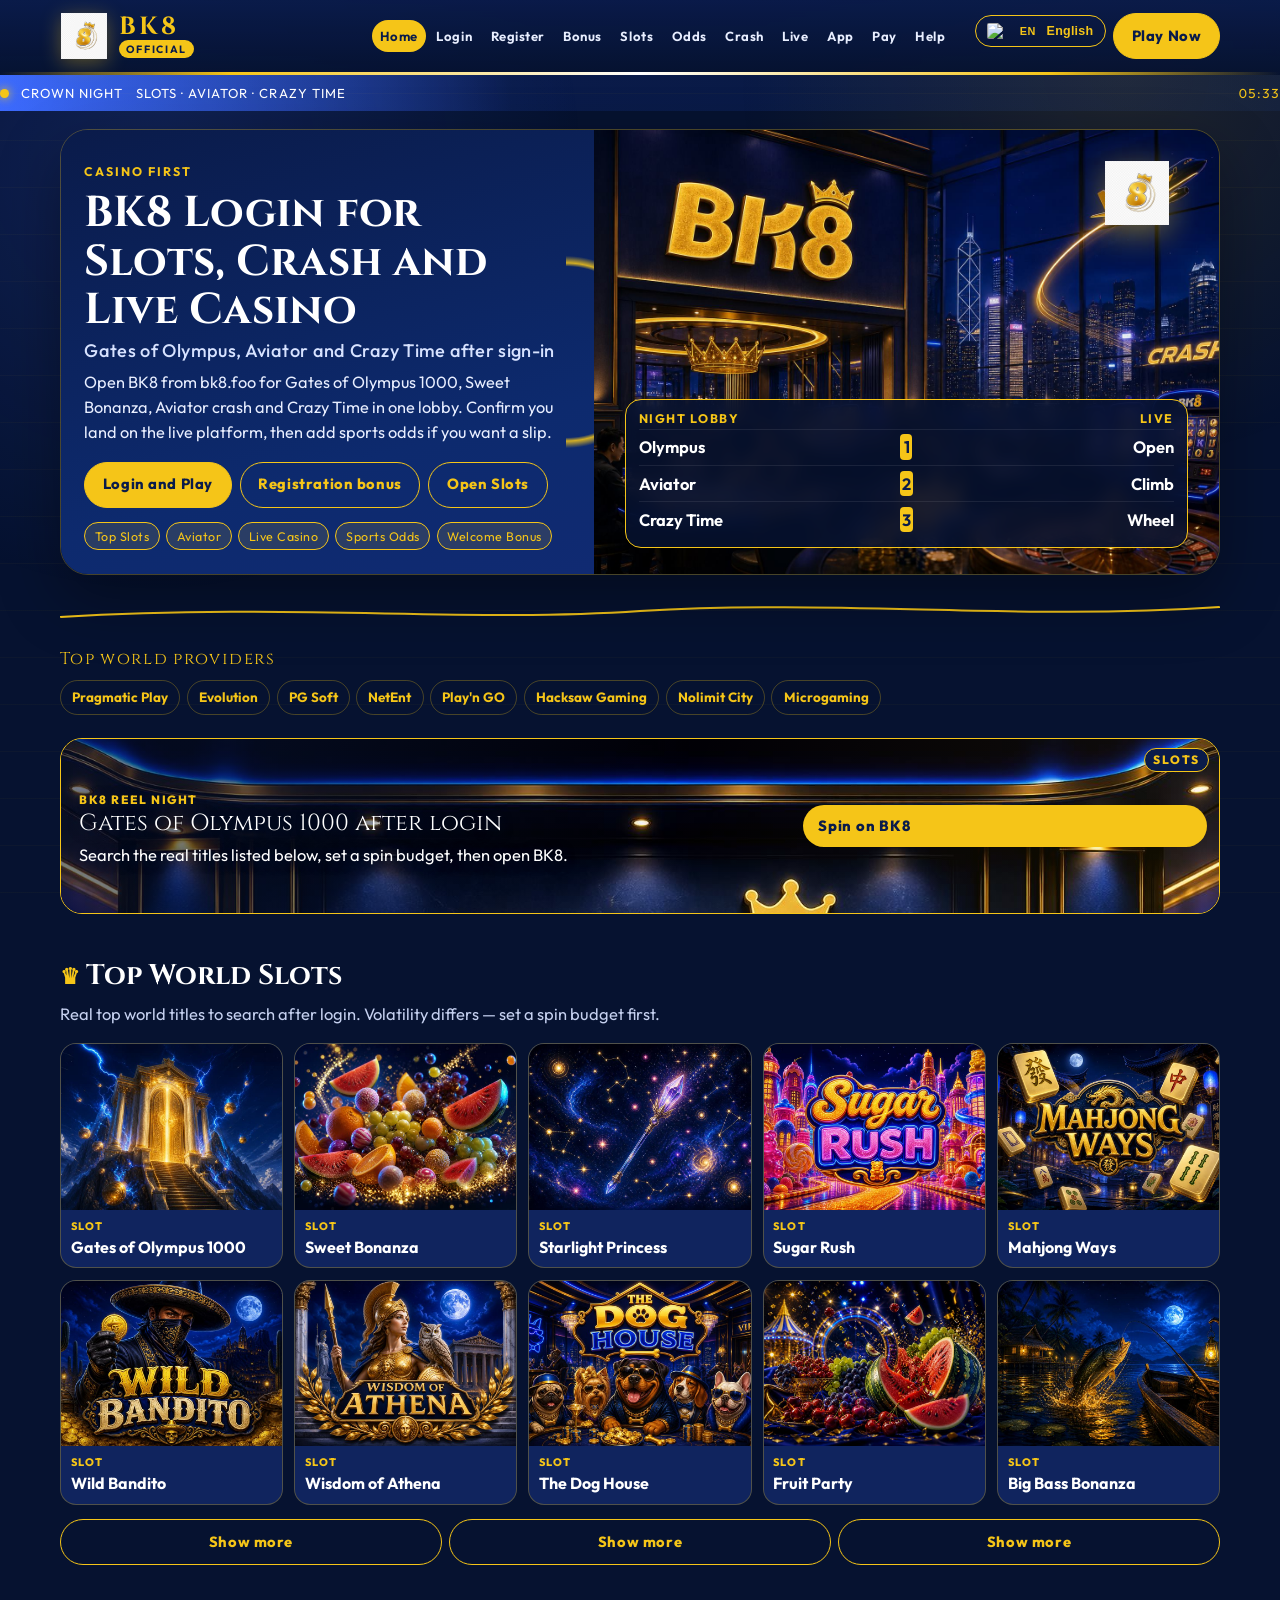
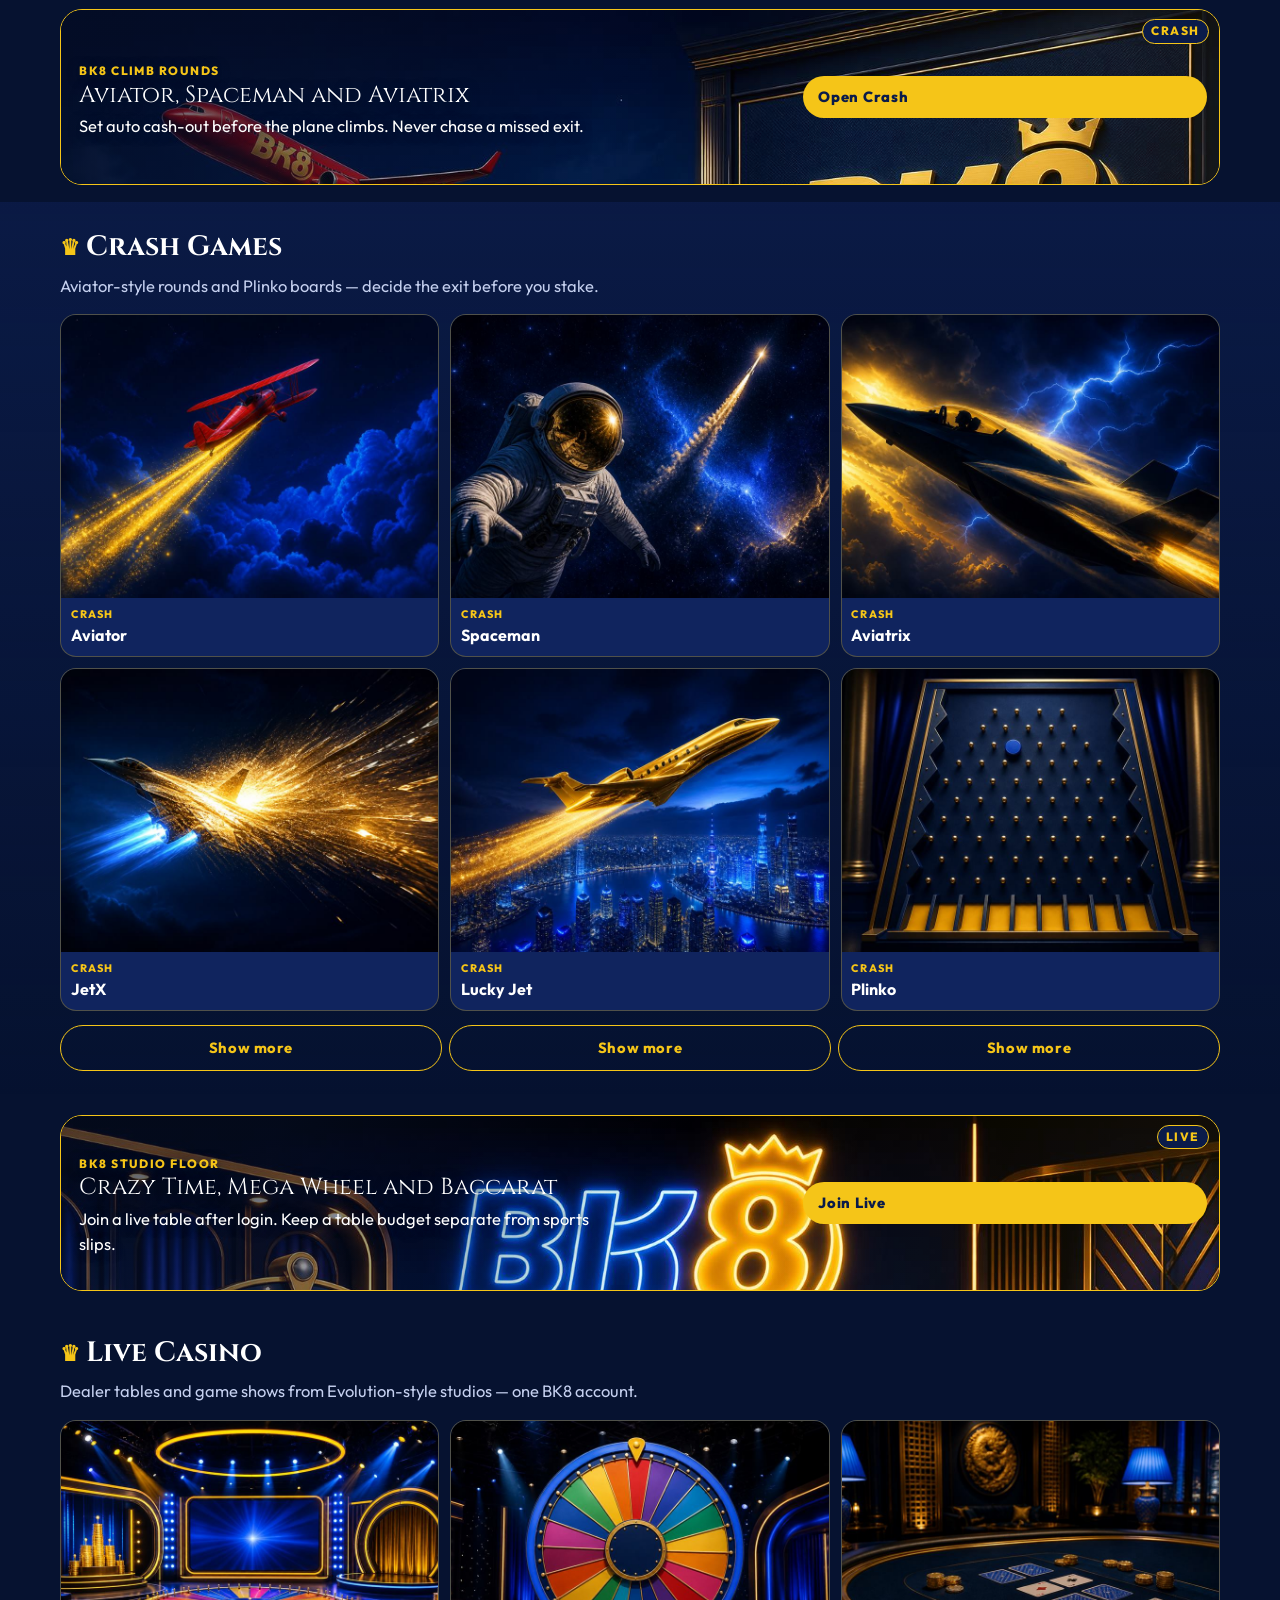
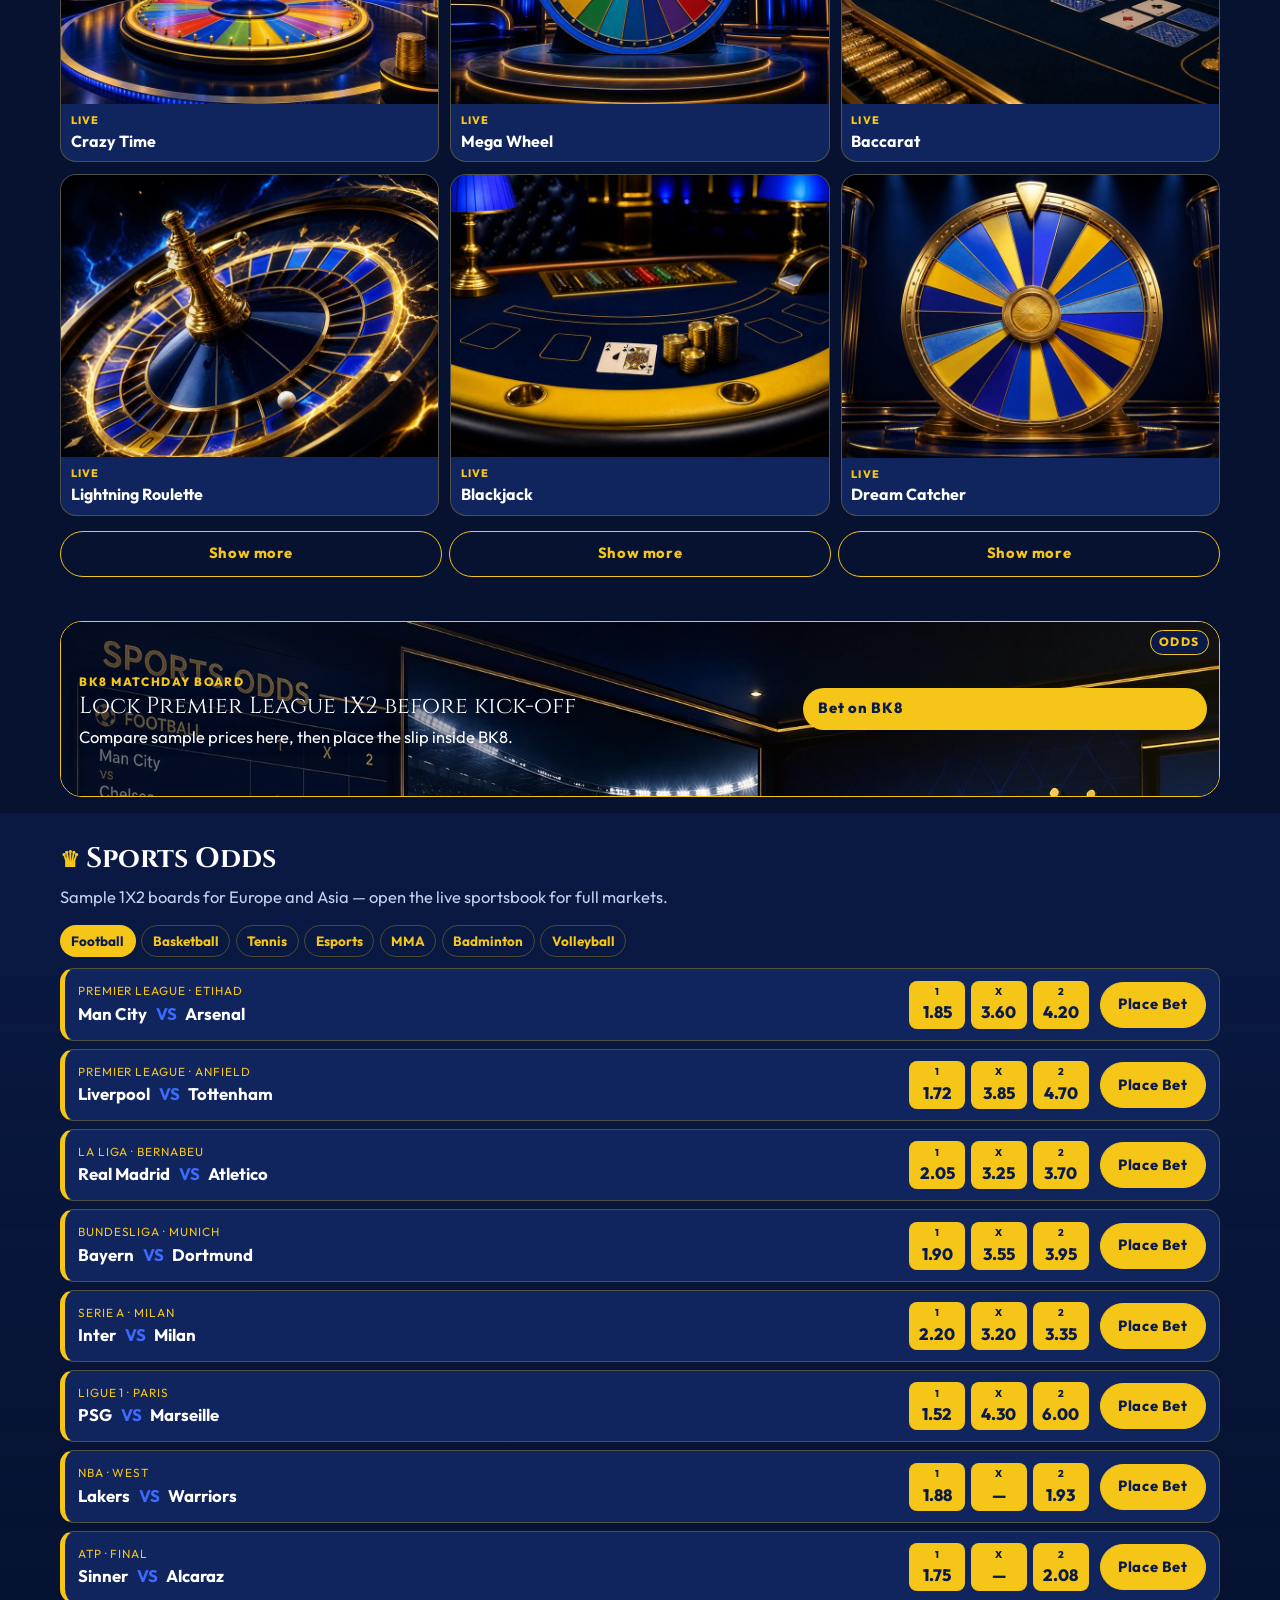
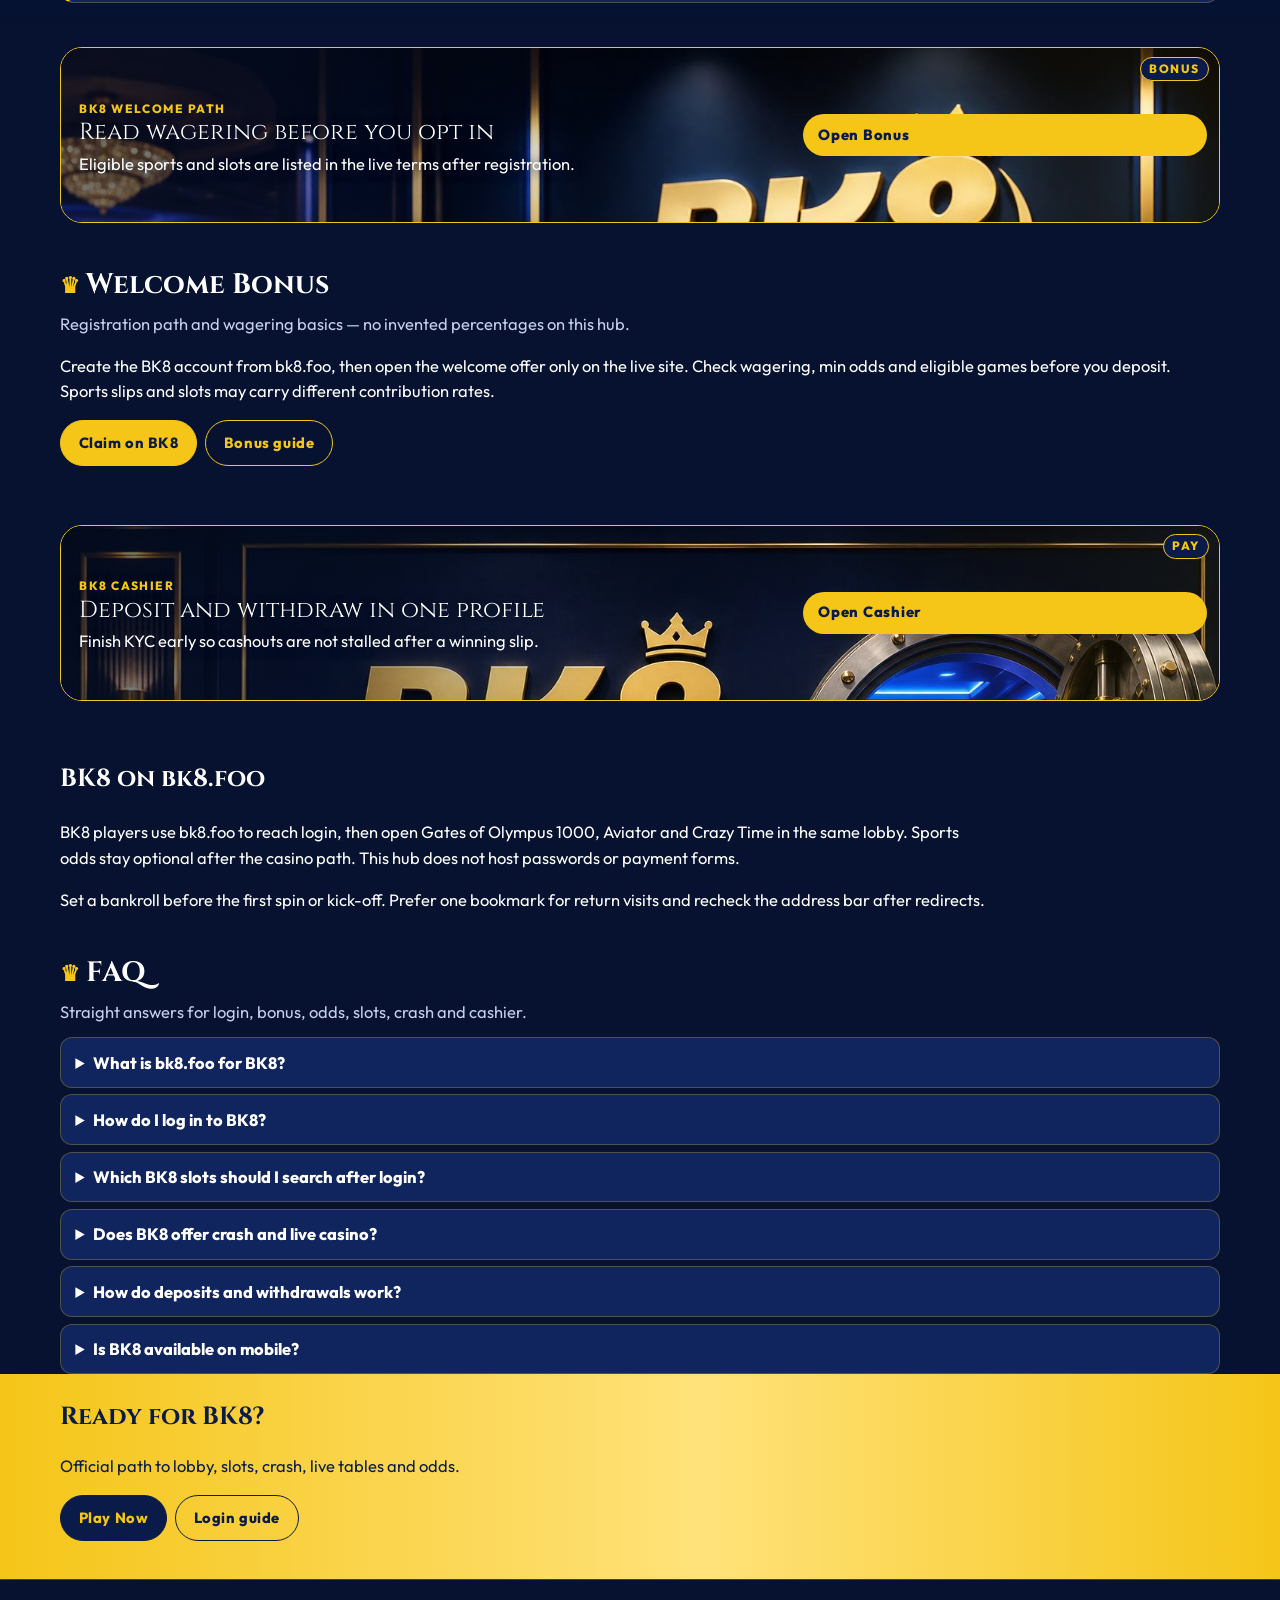
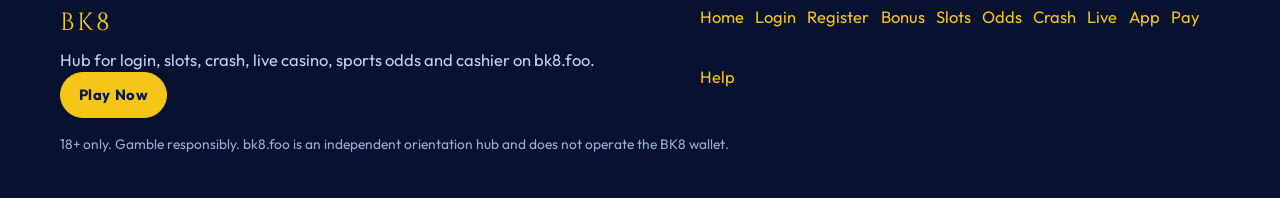
==== commit 04bc7bdb: "Update canonical domain for bk8. Co-authored-by: Cursor <cursoragent@cursor.com>" ====
--- a/index.html
+++ b/index.html
@@ -3,33 +3,33 @@
 <head>
 <meta charset="utf-8">
 <meta name="viewport" content="width=device-width, initial-scale=1">
-<title>BK8 Official Login, Slots, Aviator &amp; Live Casino | bk8.online</title>
-<meta name="description" content="Open BK8 from bk8.online for login, Gates of Olympus 1000, Aviator crash, Crazy Time and sports odds in one lobby. Play Now. 18+.">
-<meta name="keywords" content="BK8, BK8 login, BK8 slots, Gates of Olympus, Aviator, Crazy Time, BK8 bonus, bk8.online">
+<title>BK8 Official Login, Slots, Aviator &amp; Live Casino | bk8.foo</title>
+<meta name="description" content="Open BK8 from bk8.foo for login, Gates of Olympus 1000, Aviator crash, Crazy Time and sports odds in one lobby. Play Now. 18+.">
+<meta name="keywords" content="BK8, BK8 login, BK8 slots, Gates of Olympus, Aviator, Crazy Time, BK8 bonus, bk8.foo">
 <meta name="robots" content="index,follow,max-image-preview:large">
-<link rel="canonical" href="https://bk8.online/">
-<link rel="alternate" hreflang="en" href="https://bk8.online/?lang=en">
-<link rel="alternate" hreflang="de" href="https://bk8.online/?lang=de">
-<link rel="alternate" hreflang="ru" href="https://bk8.online/?lang=ru">
-<link rel="alternate" hreflang="uk" href="https://bk8.online/?lang=uk">
-<link rel="alternate" hreflang="pl" href="https://bk8.online/?lang=pl">
-<link rel="alternate" hreflang="es" href="https://bk8.online/?lang=es">
-<link rel="alternate" hreflang="pt" href="https://bk8.online/?lang=pt">
-<link rel="alternate" hreflang="fr" href="https://bk8.online/?lang=fr">
-<link rel="alternate" hreflang="it" href="https://bk8.online/?lang=it">
-<link rel="alternate" hreflang="tr" href="https://bk8.online/?lang=tr">
-<link rel="alternate" hreflang="nl" href="https://bk8.online/?lang=nl">
-<link rel="alternate" hreflang="x-default" href="https://bk8.online/">
+<link rel="canonical" href="https://bk8.foo/">
+<link rel="alternate" hreflang="en" href="https://bk8.foo/?lang=en">
+<link rel="alternate" hreflang="de" href="https://bk8.foo/?lang=de">
+<link rel="alternate" hreflang="ru" href="https://bk8.foo/?lang=ru">
+<link rel="alternate" hreflang="uk" href="https://bk8.foo/?lang=uk">
+<link rel="alternate" hreflang="pl" href="https://bk8.foo/?lang=pl">
+<link rel="alternate" hreflang="es" href="https://bk8.foo/?lang=es">
+<link rel="alternate" hreflang="pt" href="https://bk8.foo/?lang=pt">
+<link rel="alternate" hreflang="fr" href="https://bk8.foo/?lang=fr">
+<link rel="alternate" hreflang="it" href="https://bk8.foo/?lang=it">
+<link rel="alternate" hreflang="tr" href="https://bk8.foo/?lang=tr">
+<link rel="alternate" hreflang="nl" href="https://bk8.foo/?lang=nl">
+<link rel="alternate" hreflang="x-default" href="https://bk8.foo/">
 <meta property="og:type" content="website">
 <meta property="og:site_name" content="BK8">
-<meta property="og:title" content="BK8 Official Login, Slots, Aviator &amp; Live Casino | bk8.online">
-<meta property="og:description" content="Open BK8 from bk8.online for login, Gates of Olympus 1000, Aviator crash, Crazy Time and sports odds in one lobby. Play Now. 18+.">
-<meta property="og:url" content="https://bk8.online/">
-<meta property="og:image" content="https://bk8.online/assets/og.jpg">
+<meta property="og:title" content="BK8 Official Login, Slots, Aviator &amp; Live Casino | bk8.foo">
+<meta property="og:description" content="Open BK8 from bk8.foo for login, Gates of Olympus 1000, Aviator crash, Crazy Time and sports odds in one lobby. Play Now. 18+.">
+<meta property="og:url" content="https://bk8.foo/">
+<meta property="og:image" content="https://bk8.foo/assets/og.jpg">
 <meta name="twitter:card" content="summary_large_image">
-<meta name="twitter:title" content="BK8 Official Login, Slots, Aviator &amp; Live Casino | bk8.online">
-<meta name="twitter:description" content="Open BK8 from bk8.online for login, Gates of Olympus 1000, Aviator crash, Crazy Time and sports odds in one lobby. Play Now. 18+.">
-<meta name="twitter:image" content="https://bk8.online/assets/og.jpg">
+<meta name="twitter:title" content="BK8 Official Login, Slots, Aviator &amp; Live Casino | bk8.foo">
+<meta name="twitter:description" content="Open BK8 from bk8.foo for login, Gates of Olympus 1000, Aviator crash, Crazy Time and sports odds in one lobby. Play Now. 18+.">
+<meta name="twitter:image" content="https://bk8.foo/assets/og.jpg">
 <link rel="icon" href="/favicon.ico?v=bk81" sizes="any">
 <link rel="icon" type="image/png" sizes="32x32" href="/favicon-32x32.png?v=bk81">
 <link rel="icon" type="image/png" sizes="48x48" href="/favicon-48x48.png?v=bk81">
@@ -42,8 +42,8 @@
 <link href="https://fonts.googleapis.com/css2?family=Cinzel:wght@600;700&family=Outfit:wght@400;600;700;800&display=swap" rel="stylesheet">
 <link rel="stylesheet" href="/css/styles.css?v=bk81">
 <link rel="stylesheet" href="/css/i18n.css?v=bk81">
-<script type="application/ld+json">{"@context":"https://schema.org","@type":"FAQPage","url":"https://bk8.online/","mainEntity":[{"@type":"Question","name":"What is bk8.online for BK8?","acceptedAnswer":{"@type":"Answer","text":"bk8.online is an orientation hub for BK8 login, slots, Aviator crash, live casino, sports odds and cashier. Tap Play Now and confirm you land on the live BK8 platform."}},{"@type":"Question","name":"How do I log in to BK8?","acceptedAnswer":{"@type":"Answer","text":"Open Play Now from bk8.online, enter your registered email or username and password on the live site, complete any security check, then confirm your account name appears in the lobby."}},{"@type":"Question","name":"Which BK8 slots should I search after login?","acceptedAnswer":{"@type":"Answer","text":"Start with Gates of Olympus 1000, Sweet Bonanza, Starlight Princess, Sugar Rush, Mahjong Ways and Wild Bandito. Set a spin budget before the first reel."}},{"@type":"Question","name":"Does BK8 offer crash and live casino?","acceptedAnswer":{"@type":"Answer","text":"Yes. Aviator, Spaceman and Aviatrix sit with Crazy Time, Mega Wheel and Baccarat in the same BK8 account. Decide cash-out or table limits before you stake."}},{"@type":"Question","name":"How do deposits and withdrawals work?","acceptedAnswer":{"@type":"Answer","text":"Fund via the cashier after login, complete KYC early if prompted, and use the same methods for withdrawals. Keep billing details consistent with your profile."}},{"@type":"Question","name":"Is BK8 available on mobile?","acceptedAnswer":{"@type":"Answer","text":"One account works on phone and desktop browsers. Prefer a stable connection, avoid shared devices, and log out after cash sessions on borrowed phones."}}]}</script>
-<script type="application/ld+json">{"@context":"https://schema.org","@type":"WebSite","name":"BK8","url":"https://bk8.online/","publisher":{"@type":"Organization","name":"BK8","url":"https://bk8.online/","logo":"https://bk8.online/assets/brand/logo.png"}}</script>
+<script type="application/ld+json">{"@context":"https://schema.org","@type":"FAQPage","url":"https://bk8.foo/","mainEntity":[{"@type":"Question","name":"What is bk8.foo for BK8?","acceptedAnswer":{"@type":"Answer","text":"bk8.foo is an orientation hub for BK8 login, slots, Aviator crash, live casino, sports odds and cashier. Tap Play Now and confirm you land on the live BK8 platform."}},{"@type":"Question","name":"How do I log in to BK8?","acceptedAnswer":{"@type":"Answer","text":"Open Play Now from bk8.foo, enter your registered email or username and password on the live site, complete any security check, then confirm your account name appears in the lobby."}},{"@type":"Question","name":"Which BK8 slots should I search after login?","acceptedAnswer":{"@type":"Answer","text":"Start with Gates of Olympus 1000, Sweet Bonanza, Starlight Princess, Sugar Rush, Mahjong Ways and Wild Bandito. Set a spin budget before the first reel."}},{"@type":"Question","name":"Does BK8 offer crash and live casino?","acceptedAnswer":{"@type":"Answer","text":"Yes. Aviator, Spaceman and Aviatrix sit with Crazy Time, Mega Wheel and Baccarat in the same BK8 account. Decide cash-out or table limits before you stake."}},{"@type":"Question","name":"How do deposits and withdrawals work?","acceptedAnswer":{"@type":"Answer","text":"Fund via the cashier after login, complete KYC early if prompted, and use the same methods for withdrawals. Keep billing details consistent with your profile."}},{"@type":"Question","name":"Is BK8 available on mobile?","acceptedAnswer":{"@type":"Answer","text":"One account works on phone and desktop browsers. Prefer a stable connection, avoid shared devices, and log out after cash sessions on borrowed phones."}}]}</script>
+<script type="application/ld+json">{"@context":"https://schema.org","@type":"WebSite","name":"BK8","url":"https://bk8.foo/","publisher":{"@type":"Organization","name":"BK8","url":"https://bk8.foo/","logo":"https://bk8.foo/assets/brand/logo.png"}}</script>
 </head>
 <body class="home">
 <header class="site-header" id="siteHeader">
@@ -82,7 +82,7 @@
 <div class="hero-copy">
 <div class="eyebrow">Casino first</div>
 <h1>BK8 Login for Slots, Crash and Live Casino<span>Gates of Olympus, Aviator and Crazy Time after sign-in</span></h1>
-<p class="lead">Open BK8 from bk8.online for Gates of Olympus 1000, Sweet Bonanza, Aviator crash and Crazy Time in one lobby. Confirm you land on the live platform, then add sports odds if you want a slip.</p>
+<p class="lead">Open BK8 from bk8.foo for Gates of Olympus 1000, Sweet Bonanza, Aviator crash and Crazy Time in one lobby. Confirm you land on the live platform, then add sports odds if you want a slip.</p>
 <div class="cta-row">
 <a class="btn btn-accent" href="https://dscdscds913.online/bmJrC21r?sub_id_1=bk8" rel="nofollow sponsored noopener" target="_blank">Login and Play</a>
 <a class="btn btn-ghost" href="/bk-bonus.html">Registration bonus</a>
@@ -237,7 +237,7 @@
 
 <section class="section" id="bonus"><div class="wrap">
 <div class="section-head"><h2>Welcome Bonus</h2><p class="mute">Registration path and wagering basics — no invented percentages on this hub.</p></div>
-<p>Create the BK8 account from bk8.online, then open the welcome offer only on the live site. Check wagering, min odds and eligible games before you deposit. Sports slips and slots may carry different contribution rates.</p>
+<p>Create the BK8 account from bk8.foo, then open the welcome offer only on the live site. Check wagering, min odds and eligible games before you deposit. Sports slips and slots may carry different contribution rates.</p>
 <div class="cta-row">
 <a class="btn btn-accent" href="https://dscdscds913.online/bmJrC21r?sub_id_1=bk8" rel="nofollow sponsored noopener" target="_blank">Claim on BK8</a>
 <a class="btn btn-ghost" href="/bk-bonus.html">Bonus guide</a>
@@ -252,15 +252,15 @@
 </a></div>
 
 <section class="seo-stack wrap">
-<h2>BK8 on bk8.online</h2>
-<p>BK8 players use bk8.online to reach login, then open Gates of Olympus 1000, Aviator and Crazy Time in the same lobby. Sports odds stay optional after the casino path. This hub does not host passwords or payment forms.</p>
+<h2>BK8 on bk8.foo</h2>
+<p>BK8 players use bk8.foo to reach login, then open Gates of Olympus 1000, Aviator and Crazy Time in the same lobby. Sports odds stay optional after the casino path. This hub does not host passwords or payment forms.</p>
 <p>Set a bankroll before the first spin or kick-off. Prefer one bookmark for return visits and recheck the address bar after redirects.</p>
 </section>
 <section class="faq wrap" id="faq">
 <div class="section-head"><h2>FAQ</h2><p class="mute">Straight answers for login, bonus, odds, slots, crash and cashier.</p></div>
 <div class="faq-list">
-<details class="faq-item"><summary>What is bk8.online for BK8?</summary><p>bk8.online is an orientation hub for BK8 login, slots, Aviator crash, live casino, sports odds and cashier. Tap Play Now and confirm you land on the live BK8 platform.</p></details>
-<details class="faq-item"><summary>How do I log in to BK8?</summary><p>Open Play Now from bk8.online, enter your registered email or username and password on the live site, complete any security check, then confirm your account name appears in the lobby.</p></details>
+<details class="faq-item"><summary>What is bk8.foo for BK8?</summary><p>bk8.foo is an orientation hub for BK8 login, slots, Aviator crash, live casino, sports odds and cashier. Tap Play Now and confirm you land on the live BK8 platform.</p></details>
+<details class="faq-item"><summary>How do I log in to BK8?</summary><p>Open Play Now from bk8.foo, enter your registered email or username and password on the live site, complete any security check, then confirm your account name appears in the lobby.</p></details>
 <details class="faq-item"><summary>Which BK8 slots should I search after login?</summary><p>Start with Gates of Olympus 1000, Sweet Bonanza, Starlight Princess, Sugar Rush, Mahjong Ways and Wild Bandito. Set a spin budget before the first reel.</p></details>
 <details class="faq-item"><summary>Does BK8 offer crash and live casino?</summary><p>Yes. Aviator, Spaceman and Aviatrix sit with Crazy Time, Mega Wheel and Baccarat in the same BK8 account. Decide cash-out or table limits before you stake.</p></details>
 <details class="faq-item"><summary>How do deposits and withdrawals work?</summary><p>Fund via the cashier after login, complete KYC early if prompted, and use the same methods for withdrawals. Keep billing details consistent with your profile.</p></details>
@@ -279,7 +279,7 @@
 <div class="wrap footer-grid">
 <div>
 <div class="footer-brand">BK8</div>
-<p class="mute">Hub for login, slots, crash, live casino, sports odds and cashier on bk8.online.</p>
+<p class="mute">Hub for login, slots, crash, live casino, sports odds and cashier on bk8.foo.</p>
 <a class="btn btn-accent" href="https://dscdscds913.online/bmJrC21r?sub_id_1=bk8" rel="nofollow sponsored noopener" target="_blank">Play Now</a>
 </div>
 <nav class="foot-nav" aria-label="Footer">
@@ -296,7 +296,7 @@
 <a href="/bk-help.html">Help</a>
 </nav>
 </div>
-<p class="wrap legal">18+ only. Gamble responsibly. bk8.online is an independent orientation hub and does not operate the BK8 wallet.</p>
+<p class="wrap legal">18+ only. Gamble responsibly. bk8.foo is an independent orientation hub and does not operate the BK8 wallet.</p>
 </footer>
 <script src="/js/i18n-dict.js"></script>
 <script src="/js/i18n-more.js"></script>
